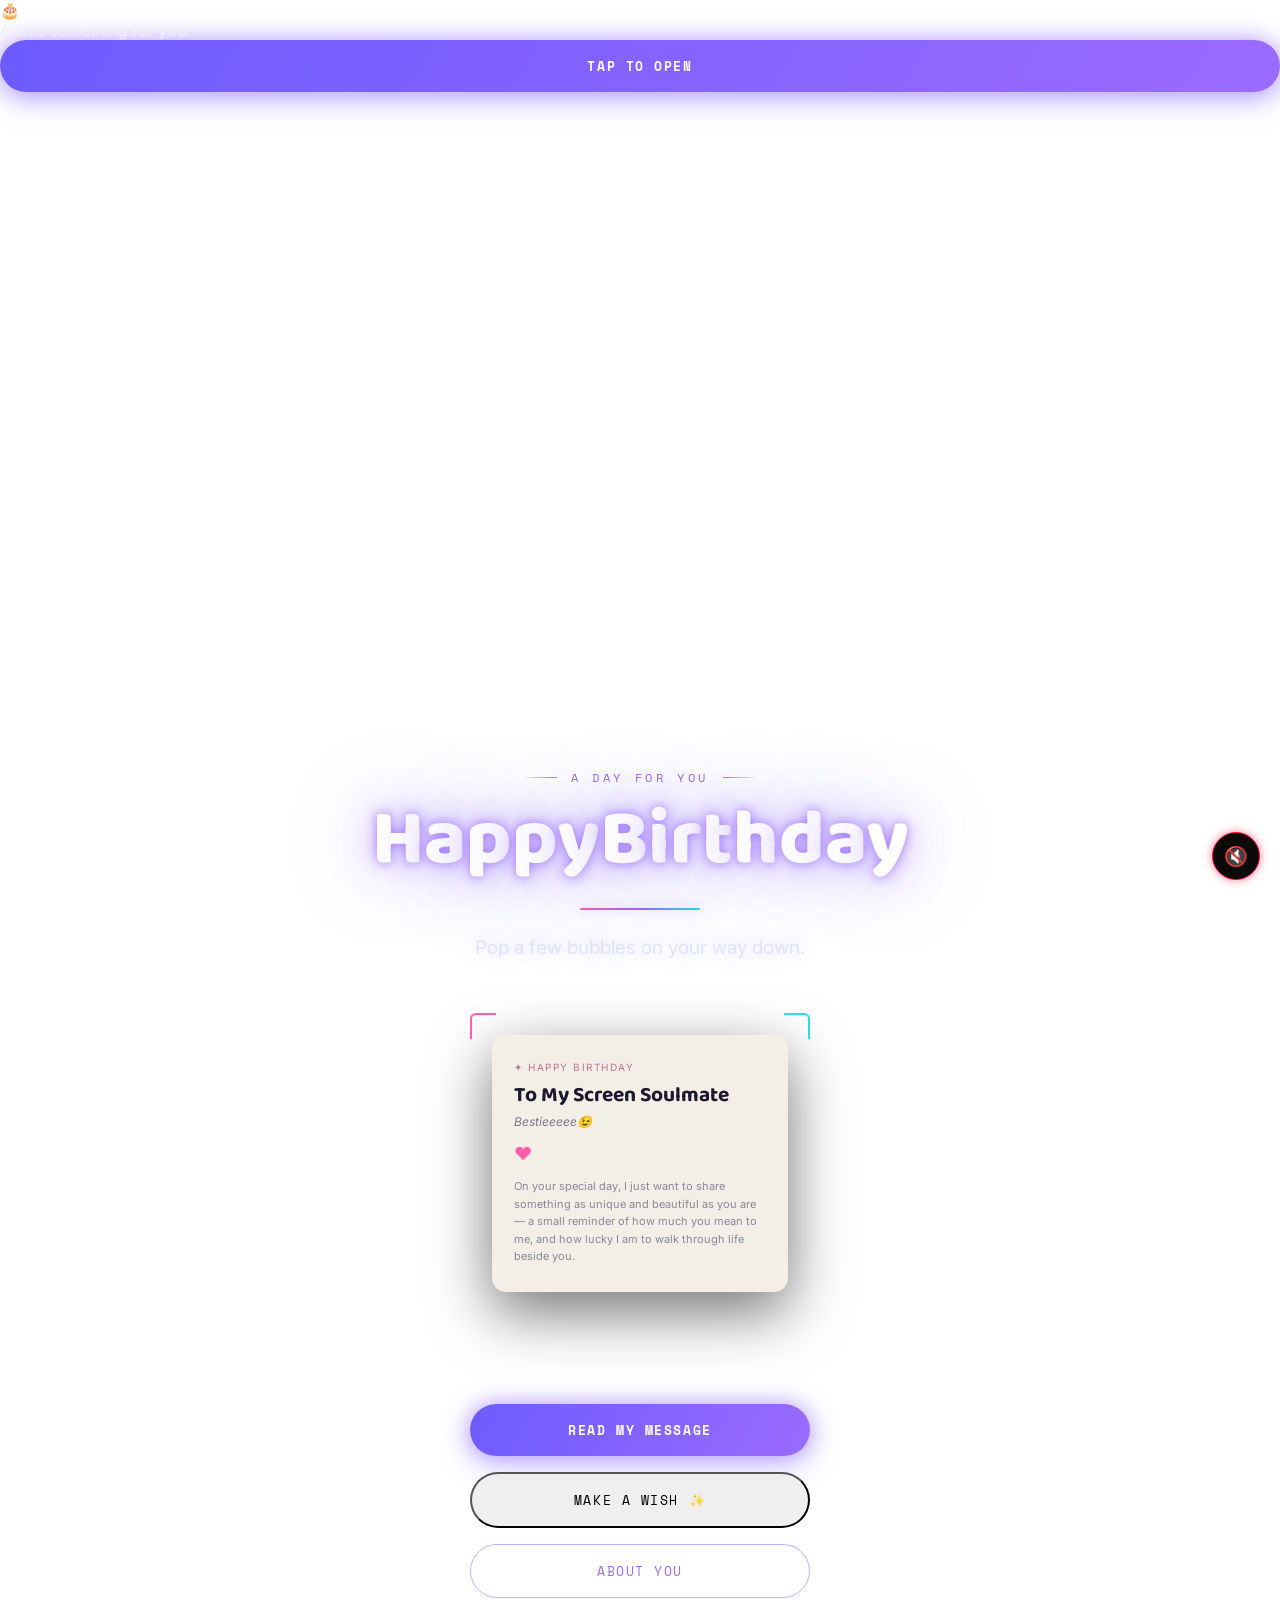
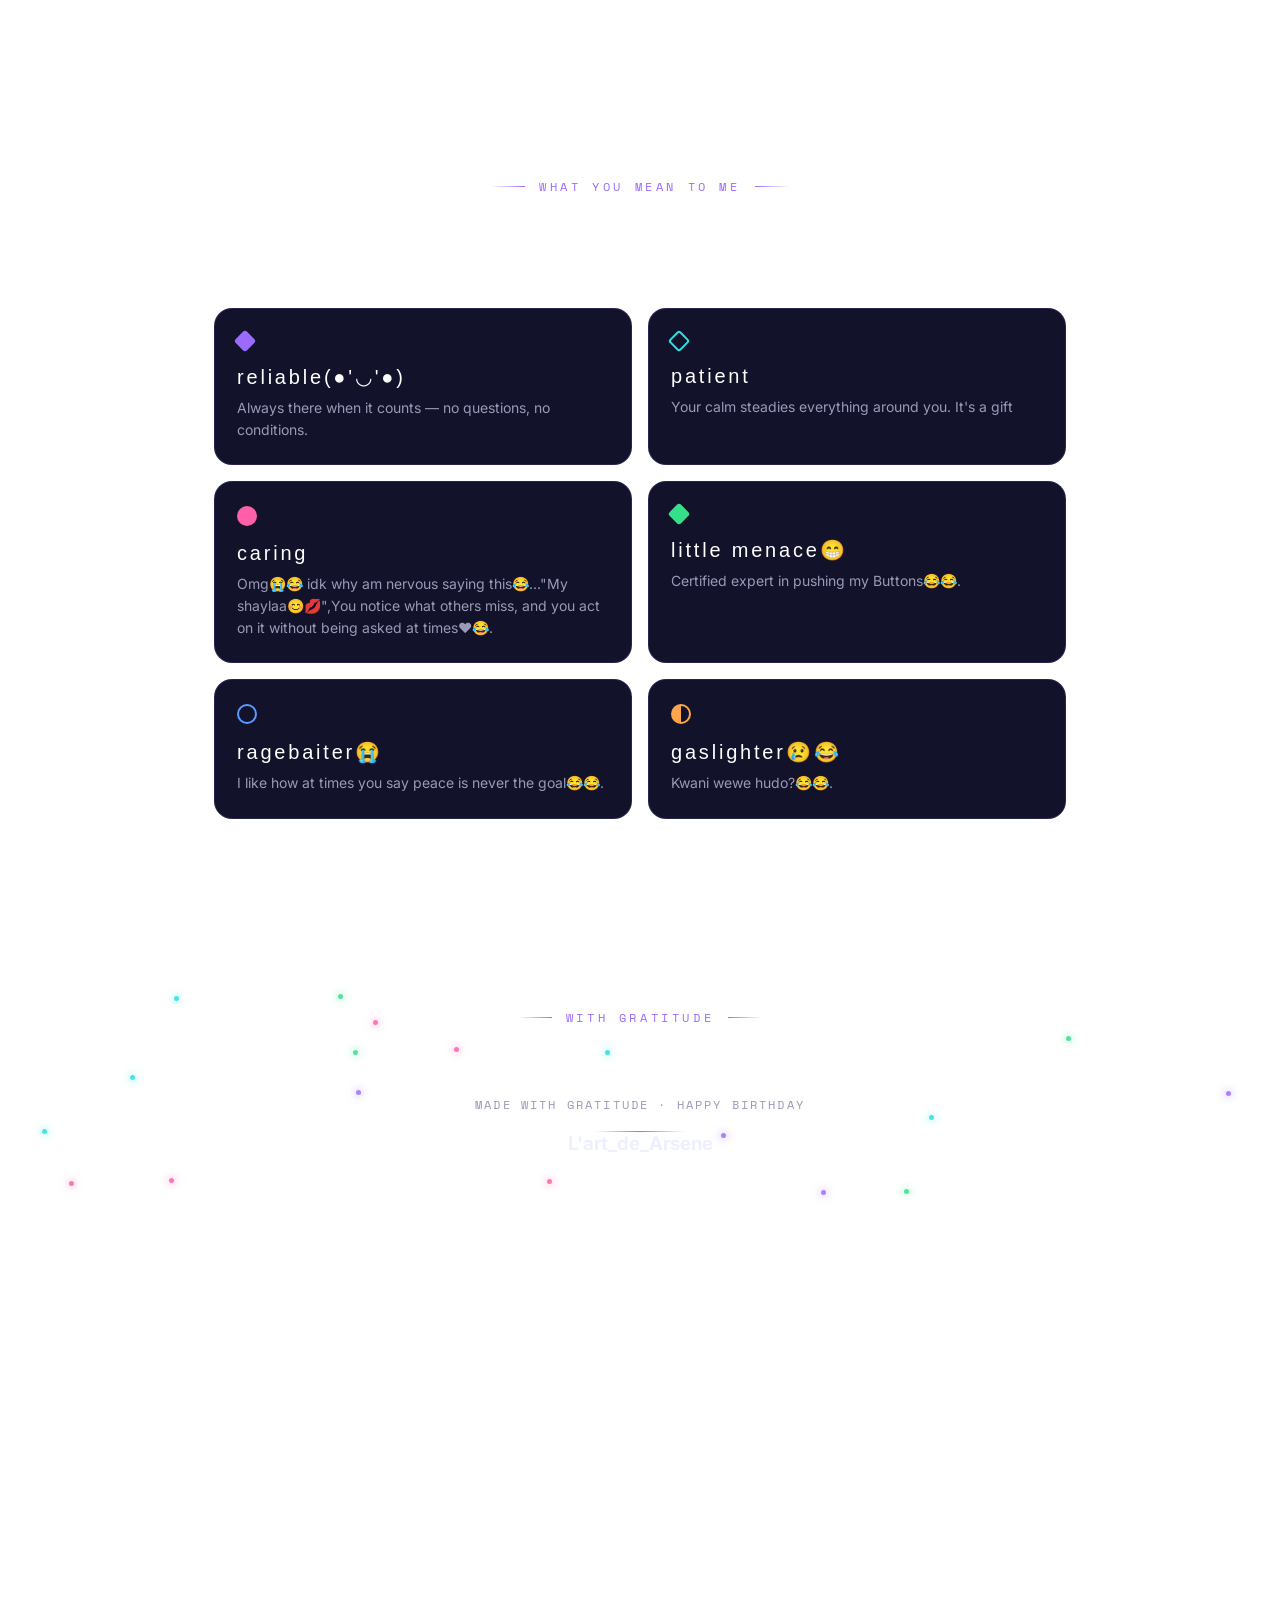
==== index.html @ a81308af "Refactor index.html structure and content" ====
<!DOCTYPE html>
<html lang="en">
<head>
<meta charset="UTF-8">
<meta name="viewport" content="width=device-width, initial-scale=1.0">
<title>A Day For You</title>
<script defer src="/_vercel/insights/script.js"></script>
<link rel="preconnect" href="https://fonts.googleapis.com">
<link href="https://fonts.googleapis.com/css2?family=Baloo+2:wght@500;600;700;800&family=Inter:wght@400;500;600&family=Space+Mono:wght@400;700&display=swap" rel="stylesheet">
<link rel="stylesheet" href="birthday.css">
</head>
<body>
<div id="splash">
  <div class="orb" aria-hidden="true"><span>🎂</span></div>
  <p class="splash-line">A little something for you</p>
  <button type="button" id="enter" class="btn btn-primary">Tap to open</button>
</div>
<div class="torch" aria-hidden="true"></div>
<div id="bubbles" aria-hidden="true"></div>

<div id="page-home" class="active">

  <section id="hero">
    <div class="content-layer">
      <div class="eyebrow">A day for you</div>
      <h1 class="hero-title" aria-label="Happy Birthday"><span class="ln">Happy</span><span class="ln">Birthday</span></h1>
      <div class="hero-rule"></div>
      <p class="hero-sub">Pop a few bubbles on your way down.</p>

      <div class="mock-wrap">
        <div class="mock-corner tl"></div>
        <div class="mock-corner tr"></div>
        <div class="mock-card">
          <div class="mock-eyebrow">✦ happy birthday</div>
          <div class="mock-name">To <span id="mock-name-text">My Screen Soulmate🤗</span></div>
          <div class="mock-tag">Bestieeeee😉</div>
          <div class="mock-heart">❤</div>
          <div class="mock-body">On your special day, I just want to share something as unique and beautiful as you are — a small reminder of how much you mean to me, and how lucky I am to walk through life beside you.</div>
        </div>
      </div>
    </div>
  </section>

  <audio id="bg-music" loop preload="auto">
    <source src="Sally Sossa - Star Song (ft. Lil Durk) [Official Audio].mp3" type="audio/mpeg">
  </audio>
  <button id="music-toggle" aria-label="Toggle background music"><span id="music-icon">🔇</span></button>

  <section id="cta">
    <div class="btn-stack">
      <button type="button" id="open-message-btn" class="btn btn-primary">Read my message</button>
      <button type="button" class="btn btn-wish open-wish">Make a wish ✨</button>
      <a href="#traits" class="btn btn-outline">About you</a>
    </div>
    <div id="wish-log" hidden>
      <div class="eyebrow">Wishes sent up</div>
      <ul id="wish-list"></ul>
      <div class="log-actions">
        <button type="button" id="share-wishes" class="btn btn-outline btn-sm">Send them to Arsene</button>
        <button type="button" id="clear-wishes" class="btn-link">Clear</button>
      </div>
    </div>
  </section>

  <section id="traits">
    <div class="eyebrow">What you mean to me</div>
    <h2 class="traits-title">The things I see in you</h2>
    <div class="traits-list">
      <div class="trait-card">
        <span class="trait-icon small icon-diamond icon-violet"></span>
        <div class="trait-title">Reliable(●'◡'●)</div>
        <div class="trait-desc">Always there when it counts — no questions, no conditions.</div>
      </div>
      <div class="trait-card">
        <span class="trait-icon small icon-diamond-outline icon-cyan"></span>
        <div class="trait-title">Patient</div>
        <div class="trait-desc">Your calm steadies everything around you. It's a gift</div>
      </div>
      <div class="trait-card">
        <span class="trait-icon icon-circle icon-pink"></span>
        <div class="trait-title">Caring</div>
        <div class="trait-desc">Omg😭😂 idk why am nervous saying this😂..."My shaylaa😊💋",You notice what others miss, and you act on it without being asked at times❤😂.</div>
      </div>
      <div class="trait-card">
        <span class="trait-icon small icon-diamond icon-green"></span>
        <div class="trait-title">Little Menace😁</div>
        <div class="trait-desc">Certified expert in pushing my Buttons😂😂.</div>
      </div>
      <div class="trait-card">
        <span class="trait-icon icon-circle-outline icon-blue"></span>
        <div class="trait-title">RageBaiter😭</div>
        <div class="trait-desc">I like how at times you say peace is never the goal😂😂.</div>
      </div>
      <div class="trait-card">
        <span class="trait-icon icon-half icon-orange"></span>
        <div class="trait-title">GasLighter😢😂</div>
        <div class="trait-desc">Kwani wewe hudo?😂😂.</div>
      </div>
    </div>
  </section>

  <footer id="footer">
    <div class="eyebrow no-margin">With gratitude</div>
    <div id="sparks"></div>
    <p class="foot-line spaced">Made with gratitude · Happy Birthday</p>
    <div class="foot-rule"></div>
    <h3>L'art_de_Arsene</h3>
  </footer>
</div>

<div id="page-message">
  <section>
    <div class="content-layer">
      <div class="eyebrow">A message for you</div>
      <div class="msg-card" id="msg-card" title="Tap to skip the typing">
        <p>I just want to take a moment to say thank you for always being there for me😍.</p>
        <p>Through the good days and the tough ones😢, you've been someone I can rely on☺.</p>
        <p>Your support, patience, and presence mean more to me than I always say🥺.</p>
        <p>I truly appreciate you, and I'm grateful to have you in my life😁.</p>
        <div class="msg-close">Happy Birthday❤💝.</div>
      </div>
      <div class="btn-stack after-msg" id="after-msg">
        <button type="button" class="btn btn-wish open-wish">Make a wish ✨</button>
        <button type="button" id="back-btn" class="btn btn-outline">Back to the start</button>
      </div>
    </div>
  </section>
</div>

<dialog id="wish-dialog" aria-labelledby="wish-title">
  <div class="wish-card">
    <button type="button" class="wish-x" id="wish-close" aria-label="Close">✕</button>
    <h3 id="wish-title">Make a wish</h3>
    <p class="wish-help">Type it, then send it up. It floats away in a bubble.</p>
    <textarea id="wish-input" maxlength="140" rows="3" placeholder="I wish for…"></textarea>
    <div class="wish-meta">
      <div class="chips" id="chips">
        <button type="button" class="chip">Endless laughs 😂</button>
        <button type="button" class="chip">Peace, finally 🕊</button>
        <button type="button" class="chip">Big dreams, coming true 🌟</button>
      </div>
      <span id="wish-count">0/140</span>
    </div>
    <button type="button" id="wish-send" class="btn btn-primary" disabled>Send it up</button>
  </div>
</dialog>

<div id="toast" role="status" aria-live="polite"></div>
<script src="birthday.js"></script>
</body>
</html>
---- birthday.css ----
#page-home,
#page-message {
  display: none;
}

#page-home.active,
#page-message.active {
  display: block;
}
:root {
  --bg: #0a0a16;
  --card: #12122a;
  --card-line: rgba(139, 124, 255, 0.18);
  --violet: #9b6bff;
  --violet-2: #6d5bff;
  --pink: #ff5fa8;
  --cyan: #29e0e0;
  --green: #35e08a;
  --orange: #ffa64d;
  --blue: #5b9bff;
  --text: #eef0ff;
  --text-dim: #9a9ab8;
  --radius: 18px;
}

* {
  box-sizing: border-box;
  margin: 0;
  padding: 0;
}

html {
  scroll-behavior: smooth;
}

body {
  background-image:url("spongebob 5k.(2).webp") ;
  background-position: center;
  background-size: cover;
  background-repeat: no-repeat;
  height: 400dvh;
  color: var(--text);
  font-family: 'Inter', sans-serif;
  overflow-x: hidden;
}
.background-image{
  opacity: 60%;
}

@media (prefers-reduced-motion: reduce) {
  html {
    scroll-behavior: auto;
  }
}

.grid-bg {
  position: absolute;
  inset: 0;
  z-index: 0;
  background-image:
    linear-gradient(rgba(139, 124, 255, 0.06) 1px, transparent 1px),
    linear-gradient(90deg, rgba(139, 124, 255, 0.06) 1px, transparent 1px);
  background-size: 42px 42px;
  -webkit-mask-image: radial-gradient(ellipse 80% 60% at 50% 20%, black 40%, transparent 80%);
          mask-image: radial-gradient(ellipse 80% 60% at 50% 20%, black 40%, transparent 80%);
}

section {
  position: relative;
  max-width: 900px;
  margin: 0 auto;
  padding: 90px 24px;
}

.eyebrow {
  display: flex;
  align-items: center;
  justify-content: center;
  gap: 14px;
  margin-bottom: 14px;
  font-family: 'Space Mono', monospace;
  font-size: 12px;
  letter-spacing: 0.3em;
  text-transform: uppercase;
  color: var(--violet);
}

.eyebrow::before,
.eyebrow::after {
  content: '';
  width: 34px;
  height: 1px;
  background: linear-gradient(90deg, transparent, var(--violet));
}

.eyebrow::after {
  background: linear-gradient(90deg, var(--violet), transparent);
}
.content-layer {
  position: relative;
  z-index: 1;
}

.eyebrow.no-margin {
  margin-bottom: 0;
}
#hero {
  text-align: center;
  padding-top: 70px;
}

.hero-title {
  font-family: 'Baloo 2', sans-serif;
  font-weight: 800;
  font-size: clamp(46px, 10vw, 78px);
  line-height: 1.05;
  color: #fff;
  text-shadow:
    0 0 12px rgba(155, 107, 255, 0.9),
    0 0 40px rgba(155, 107, 255, 0.55),
    0 0 90px rgba(109, 91, 255, 0.35);
}

.hero-rule {
  width: 120px;
  height: 2px;
  margin: 26px auto;
  border-radius: 2px;
  background: linear-gradient(90deg, var(--pink), var(--violet), var(--cyan));
  box-shadow: 0 0 12px rgba(155, 107, 255, 0.6);
}

.hero-sub {
  max-width: 460px;
  margin: 0 auto;
  font-size: clamp(16px, 2.4vw, 19px);
  color: #dfe1ff;
  text-shadow: 0 0 18px rgba(139, 124, 255, 0.35);
}
.mock-wrap {
  position: relative;
  max-width: 340px;
  margin: 54px auto 0;
  padding: 22px;
}

.mock-corner {
  position: absolute;
  width: 26px;
  height: 26px;
}

.mock-corner.tl {
  top: 0;
  left: 0;
  border-top: 2px solid var(--pink);
  border-left: 2px solid var(--pink);
  border-radius: 6px 0 0 0;
}

.mock-corner.tr {
  top: 0;
  right: 0;
  border-top: 2px solid var(--cyan);
  border-right: 2px solid var(--cyan);
  border-radius: 0 6px 0 0;
}

.mock-card {
  background: #f3efe6;
  border-radius: 14px;
  padding: 26px 22px;
  text-align: left;
  box-shadow: 0 20px 60px rgba(0, 0, 0, 0.55);
}

.mock-eyebrow {
  margin-bottom: 10px;
  font-size: 10px;
  letter-spacing: 0.15em;
  text-transform: uppercase;
  color: #b9739a;
}

.mock-name {
  font-family: 'Baloo 2', sans-serif;
  font-weight: 700;
  font-size: 21px;
  line-height: 1.2;
  color: #1c1830;
}

.mock-tag {
  margin-top: 6px;
  font-size: 12px;
  font-style: italic;
  color: #7a7690;
}

.mock-heart {
  margin: 14px 0;
  font-size: 18px;
  color: var(--pink);
}

.mock-body {
  font-size: 11px;
  line-height: 1.6;
  color: #8a869c;
}
#cta {
  padding-top: 0;
  text-align: center;
}

.btn-stack {
  display: flex;
  flex-direction: column;
  align-items: center;
  gap: 16px;
  max-width: 340px;
  margin: 0 auto;
}
#music-toggle {
  position: fixed;
  bottom: 20px;
  right: 20px;
  width: 48px;
  height: 48px;
  border-radius: 50%;
  background: #0a0a0a;
  border: 1px solid #ff003c;
  color: #ff003c;
  font-size: 1.2rem;
  cursor: pointer;
  z-index: 999;
  display: flex;
  align-items: center;
  justify-content: center;
  box-shadow: 0 0 10px rgba(255, 0, 60, 0.5);
  transition: box-shadow 0.3s ease, transform 0.2s ease;
}
#music-toggle:hover {
  box-shadow: 0 0 18px rgba(255, 0, 60, 0.9);
  transform: scale(1.05);
}

.btn {
  display: block;
  width: 100%;
  padding: 16px 20px;
  border-radius: 999px;
  font-family: 'Space Mono', monospace;
  font-size: 13px;
  letter-spacing: 0.12em;
  text-align: center;
  text-transform: uppercase;
  text-decoration: none;
  cursor: pointer;
}

.btn:focus-visible {
  outline: 2px solid var(--cyan);
  outline-offset: 3px;
}

.btn-primary {
  border: none;
  background: linear-gradient(120deg, var(--violet-2), var(--violet));
  color: #fff;
  font-weight: 700;
  box-shadow:
    0 0 22px rgba(155, 107, 255, 0.55),
    0 8px 30px rgba(109, 91, 255, 0.35);
}

.btn-primary:hover {
  filter: brightness(1.08);
}

.btn-outline {
  background: transparent;
  border: 1px solid rgba(155, 107, 255, 0.55);
  color: var(--violet);
}

.btn-outline:hover {
  background: rgba(155, 107, 255, 0.08);
  border-color: var(--violet);
}
.btn-back {
  max-width: 340px;
  margin: 36px auto 0;
}
#page-message section {
  padding-top: 70px;
  text-align: center;
}

.msg-card {
  position: relative;
  padding: 40px 32px;
  border: 1px solid transparent;
  border-radius: var(--radius);
  background: rgba(18, 18, 42, 0.6);
  background-clip: padding-box;
  text-align: left;
}
.msg-card::before {
  content: '';
  position: absolute;
  inset: 0;
  padding: 1px;
  border-radius: var(--radius);
  background: linear-gradient(160deg, var(--pink), var(--violet) 40%, var(--cyan) 100%);
 -webkit-mask-composite: xor;
          mask-composite: exclude;
  opacity: 0.7;
  pointer-events: none;
}

.msg-card p {
  margin-bottom: 18px;
  font-size: 15px;
  line-height: 1.75;
  color: #dcdcf5;
}

.msg-card p:last-of-type {
  margin-bottom: 0;
}

.msg-close {
  margin-top: 26px;
  font-family: 'Baloo 2', sans-serif;
  font-weight: 700;
  font-size: 22px;
  color: #fff;
  text-shadow: 0 0 20px rgba(155, 107, 255, 0.7);
}

.typing-cursor {
  display: inline-block;
  width: 2px;
  height: 1em;
  margin-left: 2px;
  background: currentColor;
  vertical-align: text-bottom;
  animation: cursor-blink 0.8s steps(1) infinite;
}

@keyframes cursor-blink {
  50% { opacity: 0; }
}

#traits {
  text-align: center;
}

.traits-title {
  margin-top: 4px;
  font-family: 'Baloo 2', sans-serif;
  font-weight: 700;
  font-size: clamp(26px, 5vw, 34px);
  color: #fff;
}

.traits-list {
  display: flex;
  flex-direction: column;
  gap: 16px;
  margin-top: 44px;
  text-align: left;
}

@media (min-width: 720px) {
  .traits-list {
    display: grid;
    grid-template-columns: repeat(2, 1fr);
  }
}

.trait-card {
  padding: 24px 22px;
  border: 1px solid var(--card-line);
  border-radius: var(--radius);
  background: var(--card);
}

.trait-title {
  margin-bottom: 8px;
  font-family:'Montserrat',sans-serif;
  font-size: 20px;
  letter-spacing: 0.14em;
  text-transform: lowercase;
  font-weight: 400;
  color: #fff;
}

.trait-desc {
  font-size: 14px;
  line-height: 1.55;
  color: var(--text-dim);
}

.trait-icon {
  display: block;
  width: 20px;
  height: 20px;
  margin-bottom: 16px;
}

.trait-icon.small {
  width: 16px;
  height: 16px;
}

.icon-diamond {
  background: currentColor;
  border-radius: 3px;
  transform: rotate(45deg);
}

.icon-diamond-outline {
  background: transparent;
  border: 2px solid currentColor;
  border-radius: 3px;
  transform: rotate(45deg);
}

.icon-circle {
  background: currentColor;
  border-radius: 50%;
}

.icon-circle-outline {
  background: transparent;
  border: 2px solid currentColor;
  border-radius: 50%;
}

.icon-half {
  border: 2px solid currentColor;
  border-radius: 50%;
  background: linear-gradient(90deg, currentColor 50%, transparent 50%);
}
.icon-violet { color: var(--violet); }
.icon-cyan   { color: var(--cyan); }
.icon-pink   { color: var(--pink); }
.icon-green  { color: var(--green); }
.icon-blue   { color: var(--blue); }
.icon-orange { color: var(--orange); }
footer {
  position: relative;
  overflow: hidden;
  padding: 100px 24px 70px;
  text-align: center;
}

.spark {
  position: absolute;
  width: 5px;
  height: 5px;
  border-radius: 50%;
  opacity: 0.85;
}

.foot-line {
  position: relative;
  z-index: 1;
  font-family: 'Space Mono', monospace;
  font-size: 12px;
  letter-spacing: 0.18em;
  text-transform: uppercase;
  color: var(--text-dim);
}

.foot-line.spaced {
  margin-top: 70px;
}

.foot-rule {
  width: 90px;
  height: 1px;
  margin: 18px auto 0;
  background: linear-gradient(90deg, transparent, var(--violet), transparent);
}
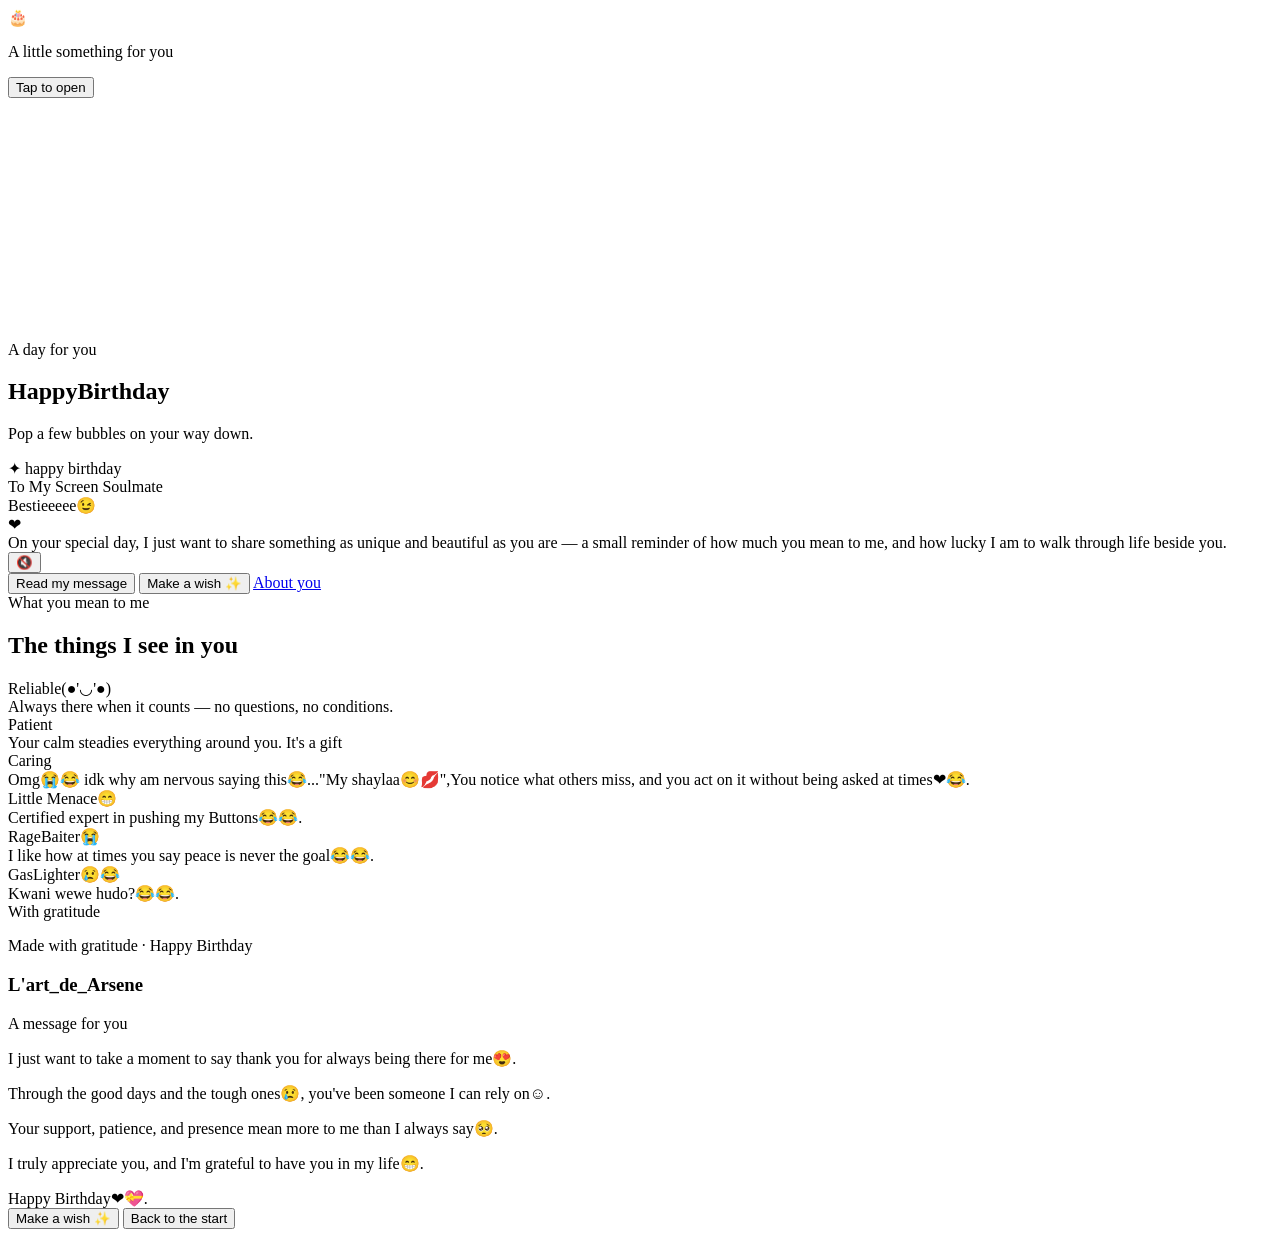
==== commit f7f2d4fb: "Update index.html" ====
--- a/index.html
+++ b/index.html
@@ -7,7 +7,7 @@
 <script defer src="/_vercel/insights/script.js"></script>
 <link rel="preconnect" href="https://fonts.googleapis.com">
 <link href="https://fonts.googleapis.com/css2?family=Baloo+2:wght@500;600;700;800&family=Inter:wght@400;500;600&family=Space+Mono:wght@400;700&display=swap" rel="stylesheet">
-<link rel="stylesheet" href="birthday.css">
+<link rel="stylesheet"birthday.css">
 </head>
 <body>
 <div id="splash">
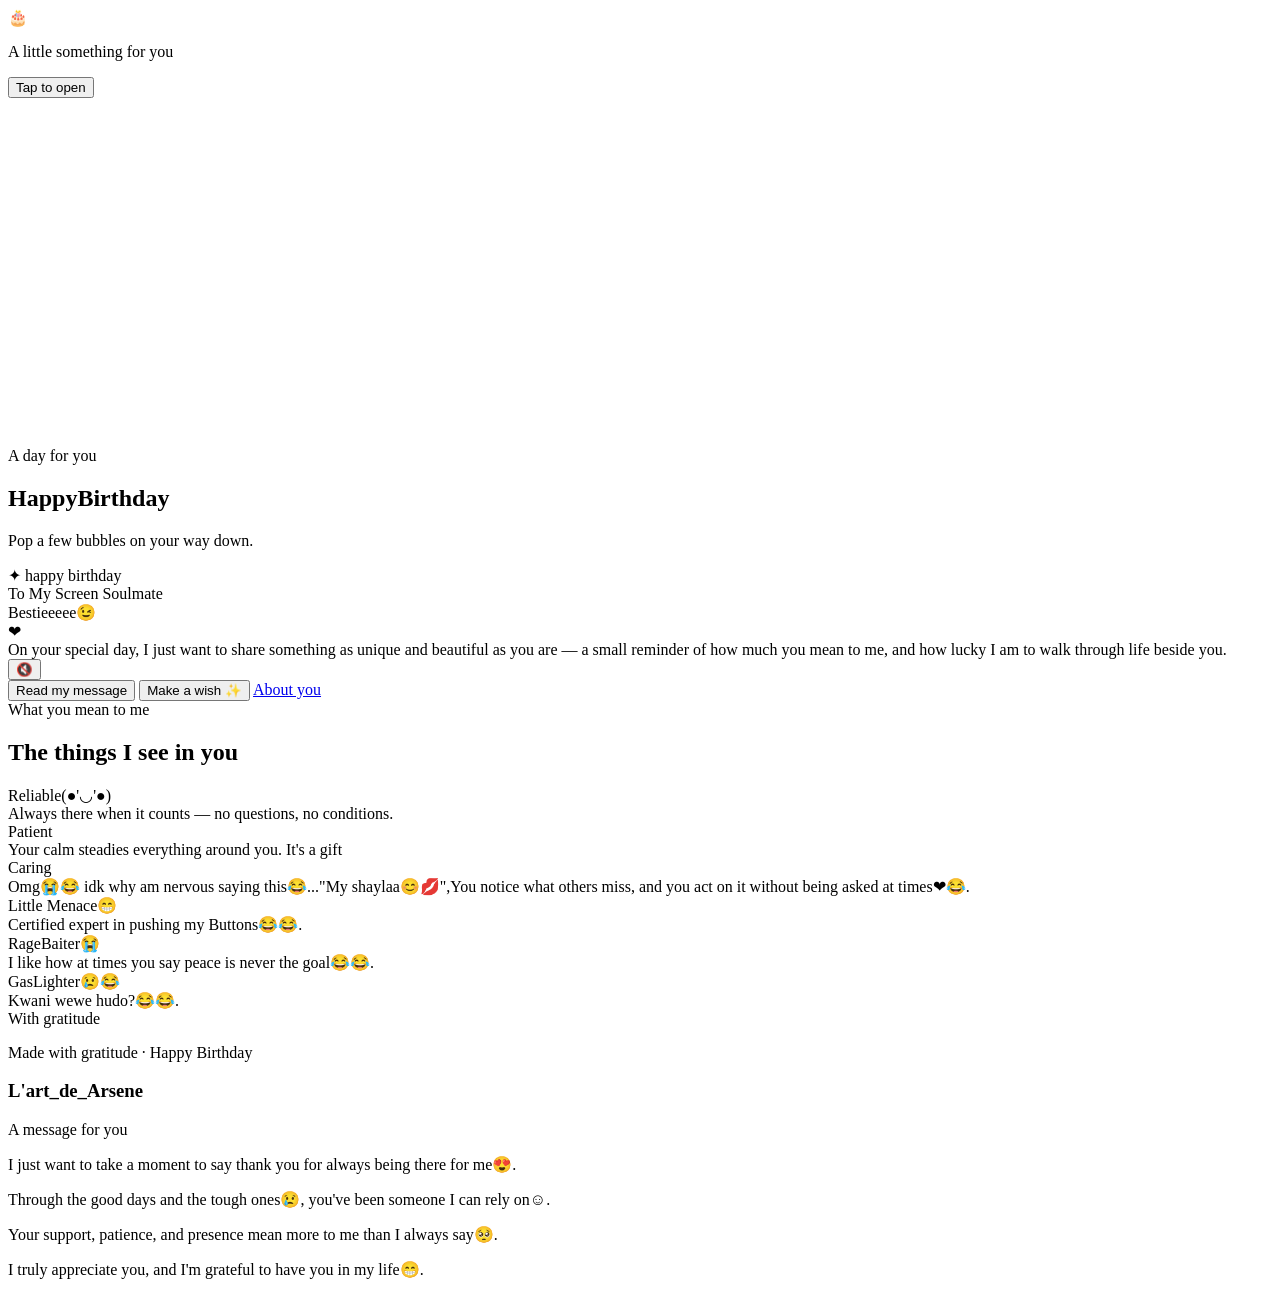
==== commit bbe56b53: "Update index.html" ====
--- a/index.html
+++ b/index.html
@@ -7,7 +7,7 @@
 <script defer src="/_vercel/insights/script.js"></script>
 <link rel="preconnect" href="https://fonts.googleapis.com">
 <link href="https://fonts.googleapis.com/css2?family=Baloo+2:wght@500;600;700;800&family=Inter:wght@400;500;600&family=Space+Mono:wght@400;700&display=swap" rel="stylesheet">
-<link rel="stylesheet"birthday.css">
+<link rel="stylesheet" href="birthday.css">
 </head>
 <body>
 <div id="splash">
--- a/birthday.css
+++ b/birthday.css
@@ -0,0 +1,152 @@
+
+<!DOCTYPE html>
+<html lang="en">
+<head>
+<meta charset="UTF-8">
+<meta name="viewport" content="width=device-width, initial-scale=1.0">
+<title>A Day For You</title>
+<script defer src="/_vercel/insights/script.js"></script>
+<link rel="preconnect" href="https://fonts.googleapis.com">
+<link href="https://fonts.googleapis.com/css2?family=Baloo+2:wght@500;600;700;800&family=Inter:wght@400;500;600&family=Space+Mono:wght@400;700&display=swap" rel="stylesheet">
+<link rel="stylesheet" href="birthday.css">
+</head>
+<body>
+<div id="splash">
+  <div class="orb" aria-hidden="true"><span>🎂</span></div>
+  <p class="splash-line">A little something for you</p>
+  <button type="button" id="enter" class="btn btn-primary">Tap to open</button>
+</div>
+<div class="torch" aria-hidden="true"></div>
+<div id="bubbles" aria-hidden="true"></div>
+
+<div id="page-home" class="active">
+
+  <section id="hero">
+    <div class="content-layer">
+      <div class="eyebrow">A day for you</div>
+      <h1 class="hero-title" aria-label="Happy Birthday"><span class="ln">Happy</span><span class="ln">Birthday</span></h1>
+      <div class="hero-rule"></div>
+      <p class="hero-sub">Pop a few bubbles on your way down.</p>
+
+      <div class="mock-wrap">
+        <div class="mock-corner tl"></div>
+        <div class="mock-corner tr"></div>
+        <div class="mock-card">
+          <div class="mock-eyebrow">✦ happy birthday</div>
+          <div class="mock-name">To <span id="mock-name-text">My Screen Soulmate🤗</span></div>
+          <div class="mock-tag">Bestieeeee😉</div>
+          <div class="mock-heart">❤</div>
+          <div class="mock-body">On your special day, I just want to share something as unique and beautiful as you are — a small reminder of how much you mean to me, and how lucky I am to walk through life beside you.</div>
+        </div>
+      </div>
+    </div>
+  </section>
+
+  <audio id="bg-music" loop preload="auto">
+    <source src="Sally Sossa - Star Song (ft. Lil Durk) [Official Audio].mp3" type="audio/mpeg">
+  </audio>
+  <button id="music-toggle" aria-label="Toggle background music"><span id="music-icon">🔇</span></button>
+
+  <section id="cta">
+    <div class="btn-stack">
+      <button type="button" id="open-message-btn" class="btn btn-primary">Read my message</button>
+      <button type="button" class="btn btn-wish open-wish">Make a wish ✨</button>
+      <a href="#traits" class="btn btn-outline">About you</a>
+    </div>
+    <div id="wish-log" hidden>
+      <div class="eyebrow">Wishes sent up</div>
+      <ul id="wish-list"></ul>
+      <div class="log-actions">
+        <button type="button" id="share-wishes" class="btn btn-outline btn-sm">Send them to Arsene</button>
+        <button type="button" id="clear-wishes" class="btn-link">Clear</button>
+      </div>
+    </div>
+  </section>
+
+  <section id="traits">
+    <div class="eyebrow">What you mean to me</div>
+    <h2 class="traits-title">The things I see in you</h2>
+    <div class="traits-list">
+      <div class="trait-card">
+        <span class="trait-icon small icon-diamond icon-violet"></span>
+        <div class="trait-title">Reliable(●'◡'●)</div>
+        <div class="trait-desc">Always there when it counts — no questions, no conditions.</div>
+      </div>
+      <div class="trait-card">
+        <span class="trait-icon small icon-diamond-outline icon-cyan"></span>
+        <div class="trait-title">Patient</div>
+        <div class="trait-desc">Your calm steadies everything around you. It's a gift</div>
+      </div>
+      <div class="trait-card">
+        <span class="trait-icon icon-circle icon-pink"></span>
+        <div class="trait-title">Caring</div>
+        <div class="trait-desc">Omg😭😂 idk why am nervous saying this😂..."My shaylaa😊💋",You notice what others miss, and you act on it without being asked at times❤😂.</div>
+      </div>
+      <div class="trait-card">
+        <span class="trait-icon small icon-diamond icon-green"></span>
+        <div class="trait-title">Little Menace😁</div>
+        <div class="trait-desc">Certified expert in pushing my Buttons😂😂.</div>
+      </div>
+      <div class="trait-card">
+        <span class="trait-icon icon-circle-outline icon-blue"></span>
+        <div class="trait-title">RageBaiter😭</div>
+        <div class="trait-desc">I like how at times you say peace is never the goal😂😂.</div>
+      </div>
+      <div class="trait-card">
+        <span class="trait-icon icon-half icon-orange"></span>
+        <div class="trait-title">GasLighter😢😂</div>
+        <div class="trait-desc">Kwani wewe hudo?😂😂.</div>
+      </div>
+    </div>
+  </section>
+
+  <footer id="footer">
+    <div class="eyebrow no-margin">With gratitude</div>
+    <div id="sparks"></div>
+    <p class="foot-line spaced">Made with gratitude · Happy Birthday</p>
+    <div class="foot-rule"></div>
+    <h3>L'art_de_Arsene</h3>
+  </footer>
+</div>
+
+<div id="page-message">
+  <section>
+    <div class="content-layer">
+      <div class="eyebrow">A message for you</div>
+      <div class="msg-card" id="msg-card" title="Tap to skip the typing">
+        <p>I just want to take a moment to say thank you for always being there for me😍.</p>
+        <p>Through the good days and the tough ones😢, you've been someone I can rely on☺.</p>
+        <p>Your support, patience, and presence mean more to me than I always say🥺.</p>
+        <p>I truly appreciate you, and I'm grateful to have you in my life😁.</p>
+        <div class="msg-close">Happy Birthday❤💝.</div>
+      </div>
+      <div class="btn-stack after-msg" id="after-msg">
+        <button type="button" class="btn btn-wish open-wish">Make a wish ✨</button>
+        <button type="button" id="back-btn" class="btn btn-outline">Back to the start</button>
+      </div>
+    </div>
+  </section>
+</div>
+
+<dialog id="wish-dialog" aria-labelledby="wish-title">
+  <div class="wish-card">
+    <button type="button" class="wish-x" id="wish-close" aria-label="Close">✕</button>
+    <h3 id="wish-title">Make a wish</h3>
+    <p class="wish-help">Type it, then send it up. It floats away in a bubble.</p>
+    <textarea id="wish-input" maxlength="140" rows="3" placeholder="I wish for…"></textarea>
+    <div class="wish-meta">
+      <div class="chips" id="chips">
+        <button type="button" class="chip">Endless laughs 😂</button>
+        <button type="button" class="chip">Peace, finally 🕊</button>
+        <button type="button" class="chip">Big dreams, coming true 🌟</button>
+      </div>
+      <span id="wish-count">0/140</span>
+    </div>
+    <button type="button" id="wish-send" class="btn btn-primary" disabled>Send it up</button>
+  </div>
+</dialog>
+
+<div id="toast" role="status" aria-live="polite"></div>
+<script src="birthday.js"></script>
+</body>
+</html>
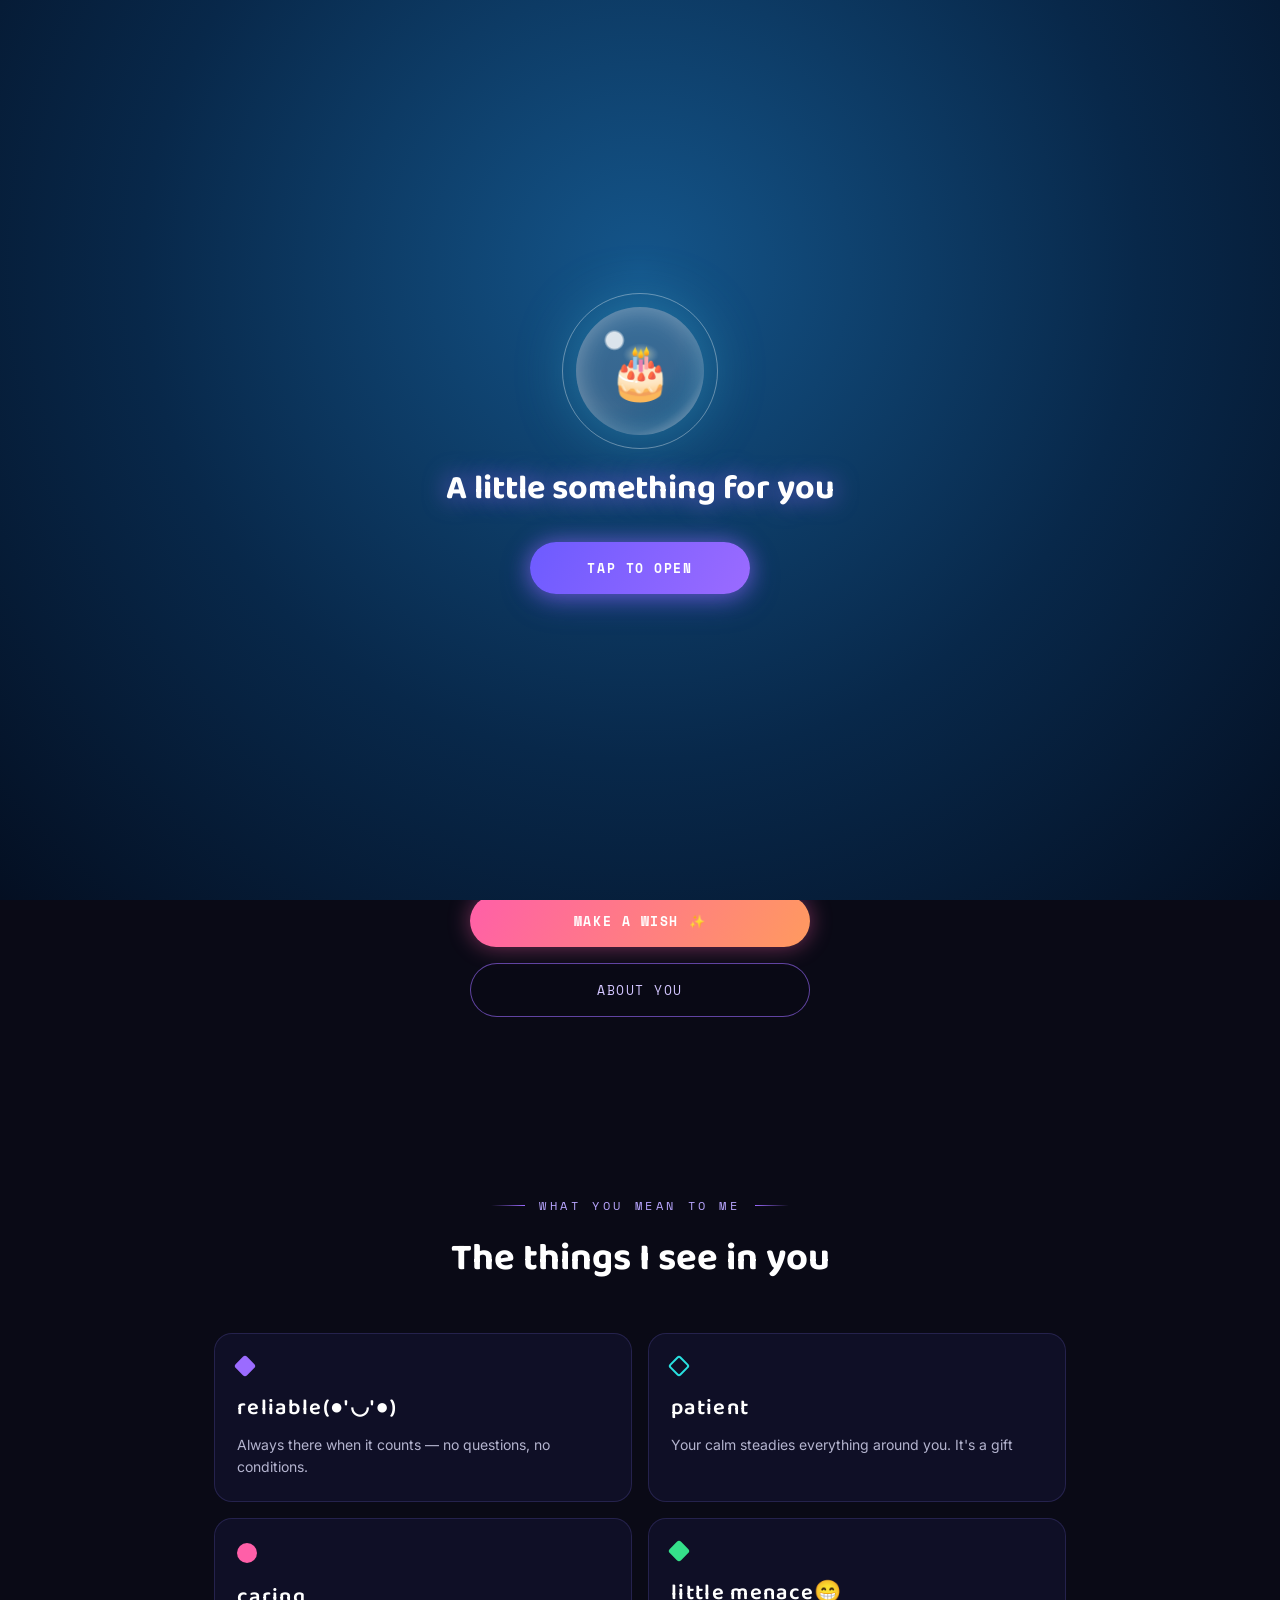
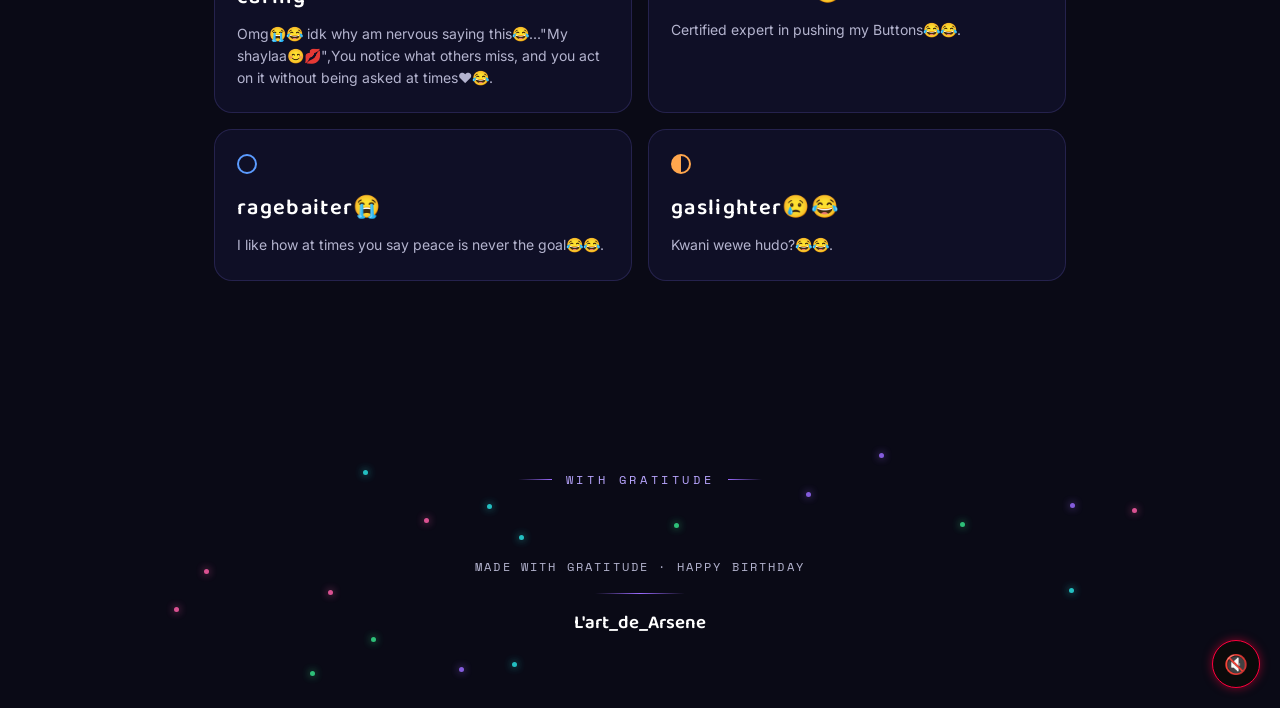
==== commit a17cf71f: "Update print statement from 'Hello' to 'Goodbye'" ====
--- a/index.html
+++ b/index.html
@@ -7,7 +7,183 @@
 <script defer src="/_vercel/insights/script.js"></script>
 <link rel="preconnect" href="https://fonts.googleapis.com">
 <link href="https://fonts.googleapis.com/css2?family=Baloo+2:wght@500;600;700;800&family=Inter:wght@400;500;600&family=Space+Mono:wght@400;700&display=swap" rel="stylesheet">
-<link rel="stylesheet" href="birthday.css">
+<style>
+#page-home,#page-message{display:none}
+#page-home.active,#page-message.active{display:block;animation:pagein .6s ease both}
+@keyframes pagein{from{opacity:0;transform:translateY(14px)}}
+
+:root{
+  --bg:#0a0a16;--card:#12122a;--card-line:rgba(139,124,255,.18);
+  --violet:#9b6bff;--violet-2:#6d5bff;--pink:#ff5fa8;--cyan:#29e0e0;--green:#35e08a;--orange:#ffa64d;--blue:#5b9bff;
+  --text:#eef0ff;--text-dim:#9a9ab8;--radius:18px;
+}
+*{box-sizing:border-box;margin:0;padding:0}
+html{scroll-behavior:smooth}
+body{background:var(--bg);color:var(--text);font-family:'Inter',sans-serif;overflow-x:hidden;min-height:100dvh}
+/* your background image, fixed so it stays put while content moves over it */
+body::before{content:"";position:fixed;inset:0;z-index:-2;
+  background:linear-gradient(180deg,rgba(6,20,40,.15),rgba(6,12,30,.72)),url("spongebob 5k.(2).webp") center/cover no-repeat}
+.torch{position:fixed;inset:0;z-index:-1;pointer-events:none;
+  background:radial-gradient(340px circle at var(--mx,50%) var(--my,25%),rgba(255,255,255,.14),transparent 70%)}
+#bubbles{position:fixed;inset:0;z-index:2;pointer-events:none;overflow:hidden}
+.b{position:absolute;bottom:-140px;border-radius:50%;pointer-events:auto;cursor:pointer;
+  background:radial-gradient(circle at 30% 28%,rgba(255,255,255,.85) 0 7%,rgba(255,255,255,.16) 8% 45%,rgba(120,220,255,.1) 70%,rgba(255,255,255,.35) 100%);
+  box-shadow:inset 0 0 14px rgba(255,255,255,.3);animation:rise linear forwards}
+@keyframes rise{to{transform:translate3d(var(--dx),-125vh,0)}}
+.b.pop{animation:none;transition:transform .25s,opacity .25s;transform:scale(1.7);opacity:0}
+
+section{position:relative;max-width:900px;margin:0 auto;padding:90px 24px}
+.content-layer{position:relative;z-index:1}
+.eyebrow{display:flex;align-items:center;justify-content:center;gap:14px;margin-bottom:14px;font-family:'Space Mono',monospace;font-size:12px;letter-spacing:.3em;text-transform:uppercase;color:#b9a6ff}
+.eyebrow::before,.eyebrow::after{content:'';width:34px;height:1px;background:linear-gradient(90deg,transparent,var(--violet))}
+.eyebrow::after{background:linear-gradient(90deg,var(--violet),transparent)}
+.eyebrow.no-margin{margin-bottom:0}
+
+#hero{text-align:center;padding-top:70px}
+.hero-title{font-family:'Baloo 2',sans-serif;font-weight:800;font-size:clamp(52px,13vw,96px);line-height:1.02;color:#fff;
+  text-shadow:0 0 12px rgba(155,107,255,.9),0 0 40px rgba(155,107,255,.55),0 0 90px rgba(109,91,255,.35)}
+.hero-title .ln{display:block}
+.hero-title .l{display:inline-block;animation:wave 1.3s cubic-bezier(.2,.9,.3,1.3) both;animation-delay:calc(var(--i)*55ms);transition:color .2s}
+.hero-title .l:hover{color:#ffd84d;transform:translateY(-8px) rotate(-5deg)}
+@keyframes wave{from{transform:translateY(60px) scale(.6);opacity:0}}
+.hero-rule{width:120px;height:2px;margin:26px auto;border-radius:2px;background:linear-gradient(90deg,var(--pink),var(--violet),var(--cyan));box-shadow:0 0 12px rgba(155,107,255,.6);animation:grow 1.2s .8s both}
+@keyframes grow{from{width:0}}
+.hero-sub{max-width:460px;margin:0 auto;font-size:clamp(16px,2.4vw,19px);color:#dfe1ff}
+
+.mock-wrap{position:relative;max-width:340px;margin:54px auto 0;padding:22px;animation:bob 6s ease-in-out infinite}
+@keyframes bob{50%{transform:translateY(-8px)}}
+.mock-corner{position:absolute;width:26px;height:26px}
+.mock-corner.tl{top:0;left:0;border-top:2px solid var(--pink);border-left:2px solid var(--pink);border-radius:6px 0 0 0}
+.mock-corner.tr{top:0;right:0;border-top:2px solid var(--cyan);border-right:2px solid var(--cyan);border-radius:0 6px 0 0}
+.mock-card{background:#f3efe6;border-radius:14px;padding:26px 22px;text-align:left;box-shadow:0 20px 60px rgba(0,0,0,.55)}
+.mock-eyebrow{margin-bottom:10px;font-size:10px;letter-spacing:.15em;text-transform:uppercase;color:#b9739a}
+.mock-name{font-family:'Baloo 2',sans-serif;font-weight:700;font-size:21px;line-height:1.2;color:#1c1830}
+.mock-tag{margin-top:6px;font-size:12px;font-style:italic;color:#7a7690}
+.mock-heart{margin:14px 0;font-size:18px;color:var(--pink);display:inline-block;animation:beat 1.4s infinite}
+@keyframes beat{15%{transform:scale(1.35)}30%{transform:scale(1)}}
+.mock-body{font-size:12px;line-height:1.6;color:#6f6b84}
+
+#cta{padding-top:0;text-align:center}
+.btn-stack{display:flex;flex-direction:column;align-items:center;gap:16px;max-width:340px;margin:0 auto}
+.btn{display:block;width:100%;padding:16px 20px;border-radius:999px;font-family:'Space Mono',monospace;font-size:13px;letter-spacing:.12em;text-align:center;text-transform:uppercase;text-decoration:none;cursor:pointer;transition:transform .2s,filter .2s,background .2s}
+.btn:hover{transform:translateY(-3px)}
+.btn:focus-visible,.chip:focus-visible,.wish-x:focus-visible,.btn-link:focus-visible{outline:2px solid var(--cyan);outline-offset:3px}
+.btn-primary{border:none;background:linear-gradient(120deg,var(--violet-2),var(--violet));color:#fff;font-weight:700;box-shadow:0 0 22px rgba(155,107,255,.55),0 8px 30px rgba(109,91,255,.35)}
+.btn-primary:hover{filter:brightness(1.1)}
+.btn-primary:disabled{opacity:.45;cursor:not-allowed;transform:none}
+.btn-wish{border:none;color:#fff;font-weight:700;background:linear-gradient(120deg,var(--pink),#ff9a5f);box-shadow:0 0 22px rgba(255,95,168,.45)}
+.btn-outline{background:rgba(10,10,22,.35);border:1px solid rgba(155,107,255,.6);color:#d3c6ff}
+.btn-outline:hover{background:rgba(155,107,255,.15)}
+.btn-sm{padding:12px 18px;font-size:11px}
+.after-msg{margin-top:36px;opacity:0;pointer-events:none;transition:opacity .6s}
+.after-msg.show{opacity:1;pointer-events:auto}
+
+#music-toggle{position:fixed;bottom:20px;right:20px;width:48px;height:48px;border-radius:50%;background:#0a0a0a;border:1px solid #ff003c;color:#ff003c;font-size:1.2rem;cursor:pointer;z-index:999;display:flex;align-items:center;justify-content:center;box-shadow:0 0 10px rgba(255,0,60,.5);transition:box-shadow .3s,transform .2s}
+#music-toggle:hover{box-shadow:0 0 18px rgba(255,0,60,.9);transform:scale(1.05)}
+
+#wish-log{max-width:520px;margin:46px auto 0}
+#wish-list{list-style:none;display:flex;flex-wrap:wrap;gap:10px;justify-content:center}
+#wish-list li{padding:8px 14px;border-radius:999px;font-size:13px;background:rgba(255,255,255,.1);border:1px solid rgba(255,255,255,.28);backdrop-filter:blur(6px);animation:pagein .5s both}
+.log-actions{display:flex;gap:16px;justify-content:center;align-items:center;margin-top:16px}
+.log-actions .btn{width:auto}
+.btn-link{background:none;border:0;color:var(--text-dim);font:500 13px Inter,sans-serif;text-decoration:underline;cursor:pointer}
+
+#page-message section{padding-top:70px;text-align:center}
+.msg-card{position:relative;padding:40px 32px;border-radius:var(--radius);background:rgba(18,18,42,.72);backdrop-filter:blur(8px);text-align:left;cursor:pointer}
+.msg-card::before{content:'';position:absolute;inset:0;padding:1px;border-radius:var(--radius);background:linear-gradient(160deg,var(--pink),var(--violet) 40%,var(--cyan));-webkit-mask:linear-gradient(#000 0 0) content-box,linear-gradient(#000 0 0);-webkit-mask-composite:xor;mask-composite:exclude;opacity:.8;pointer-events:none}
+.msg-card p{margin-bottom:18px;font-size:16px;line-height:1.75;color:#e4e4fa;min-height:1.75em}
+.msg-close{margin-top:26px;font-family:'Baloo 2',sans-serif;font-weight:700;font-size:24px;color:#fff;text-shadow:0 0 20px rgba(155,107,255,.7)}
+.typing-cursor{display:inline-block;width:2px;height:1em;margin-left:2px;background:currentColor;vertical-align:text-bottom;animation:cb .8s steps(1) infinite}
+@keyframes cb{50%{opacity:0}}
+
+#traits{text-align:center}
+.traits-title{margin-top:4px;font-family:'Baloo 2',sans-serif;font-weight:700;font-size:clamp(28px,5vw,38px);color:#fff}
+.traits-list{display:flex;flex-direction:column;gap:16px;margin-top:44px;text-align:left}
+@media(min-width:720px){.traits-list{display:grid;grid-template-columns:repeat(2,1fr)}}
+.trait-card{padding:24px 22px;border:1px solid var(--card-line);border-radius:var(--radius);background:rgba(18,18,42,.82);backdrop-filter:blur(6px);opacity:0;transform:translateY(36px);transition:opacity .7s,transform .7s cubic-bezier(.2,.9,.3,1.2),border-color .3s,box-shadow .3s;transition-delay:var(--d,0s)}
+.trait-card.in{opacity:1;transform:none}
+.trait-card.in:hover{transform:translateY(-6px) rotate(-.6deg);border-color:rgba(155,107,255,.6);box-shadow:0 14px 40px rgba(109,91,255,.3);transition-delay:0s}
+.trait-title{margin-bottom:8px;font-family:'Baloo 2',sans-serif;font-weight:600;font-size:22px;letter-spacing:.06em;text-transform:lowercase;color:#fff}
+.trait-desc{font-size:14px;line-height:1.55;color:#b4b4cf}
+.trait-icon{display:block;width:20px;height:20px;margin-bottom:16px;transition:transform .5s}
+.trait-icon.small{width:16px;height:16px}
+.trait-card:hover .trait-icon{transform:rotate(225deg) scale(1.2)}
+.icon-diamond{background:currentColor;border-radius:3px;transform:rotate(45deg)}
+.icon-diamond-outline{border:2px solid currentColor;border-radius:3px;transform:rotate(45deg)}
+.icon-circle{background:currentColor;border-radius:50%}
+.icon-circle-outline{border:2px solid currentColor;border-radius:50%}
+.icon-half{border:2px solid currentColor;border-radius:50%;background:linear-gradient(90deg,currentColor 50%,transparent 50%)}
+.icon-violet{color:var(--violet)}.icon-cyan{color:var(--cyan)}.icon-pink{color:var(--pink)}.icon-green{color:var(--green)}.icon-blue{color:var(--blue)}.icon-orange{color:var(--orange)}
+
+footer{position:relative;overflow:hidden;padding:100px 24px 70px;text-align:center}
+.spark{position:absolute;width:5px;height:5px;border-radius:50%;opacity:.85;animation:tw 3s ease-in-out infinite alternate}
+@keyframes tw{to{opacity:.15;transform:translateY(-14px)}}
+.foot-line{position:relative;z-index:1;font-family:'Space Mono',monospace;font-size:12px;letter-spacing:.18em;text-transform:uppercase;color:#b4b4cf}
+.foot-line.spaced{margin-top:70px}
+.foot-rule{width:90px;height:1px;margin:18px auto 0;background:linear-gradient(90deg,transparent,var(--violet),transparent)}
+footer h3{position:relative;z-index:1;margin-top:14px;font-family:'Baloo 2',sans-serif;font-weight:600;color:#fff}
+
+/* wish dialog */
+dialog{border:0;padding:0;background:transparent;width:min(440px,92vw);color:var(--text);margin:auto}
+dialog::backdrop{background:rgba(3,10,26,.72);backdrop-filter:blur(6px)}
+.wish-card{position:relative;padding:32px 26px 26px;border-radius:22px;background:#12122a;border:1px solid var(--card-line);box-shadow:0 30px 80px rgba(0,0,0,.6);animation:pagein .4s both}
+.wish-card h3{font-family:'Baloo 2',sans-serif;font-weight:700;font-size:28px}
+.wish-help{color:var(--text-dim);font-size:14px;margin:4px 0 16px}
+.wish-x{position:absolute;top:12px;right:14px;width:34px;height:34px;border-radius:50%;border:0;background:rgba(255,255,255,.08);color:#fff;cursor:pointer}
+textarea{width:100%;resize:none;padding:14px;border-radius:14px;border:1px solid rgba(155,107,255,.4);background:rgba(255,255,255,.05);color:#fff;font:16px/1.5 Inter,sans-serif}
+textarea:focus{outline:2px solid var(--violet);outline-offset:1px}
+.wish-meta{display:flex;justify-content:space-between;align-items:flex-start;gap:10px;margin:12px 0 18px}
+.chips{display:flex;flex-wrap:wrap;gap:8px}
+.chip{border:1px solid rgba(255,255,255,.25);background:rgba(255,255,255,.07);color:#e9e9ff;border-radius:999px;padding:6px 12px;font:12px Inter,sans-serif;cursor:pointer;transition:background .2s}
+.chip:hover{background:rgba(155,107,255,.3)}
+#wish-count{font:11px 'Space Mono',monospace;color:var(--text-dim);white-space:nowrap}
+
+/* wish bubble that floats away */
+.wish-bubble{position:fixed;left:50%;bottom:-200px;z-index:60;width:180px;height:180px;margin-left:-90px;border-radius:50%;display:grid;place-items:center;padding:26px;text-align:center;font:600 14px/1.3 'Baloo 2',sans-serif;color:#fff;
+  background:radial-gradient(circle at 30% 26%,rgba(255,255,255,.7) 0 6%,rgba(255,255,255,.14) 8% 50%,rgba(255,122,184,.2) 100%);border:1.5px solid rgba(255,255,255,.55);box-shadow:inset 0 0 30px rgba(255,255,255,.3),0 0 40px rgba(255,122,184,.45);
+  animation:wishup 4.2s cubic-bezier(.3,.6,.4,1) forwards}
+@keyframes wishup{0%{transform:translate(0,0) scale(.6)}60%{transform:translate(30px,-60vh) scale(1)}100%{transform:translate(-20px,-110vh) scale(1.1)}}
+.sparkle{position:fixed;pointer-events:none;z-index:70;border-radius:50%;animation:burst 1.2s ease-out forwards}
+@keyframes burst{to{transform:translate(var(--bx),var(--by)) scale(.2);opacity:0}}
+#toast{position:fixed;left:50%;bottom:28px;translate:-50% 20px;z-index:100;padding:12px 20px;border-radius:999px;background:#fff;color:#1c1830;font:600 14px Inter,sans-serif;opacity:0;pointer-events:none;transition:.4s}
+#toast.show{opacity:1;translate:-50% 0}
+@media(prefers-reduced-motion:reduce){*,*::before,*::after{animation-duration:.01ms!important;animation-iteration-count:1!important;transition-duration:.01ms!important}html{scroll-behavior:auto}}
+
+/* ================= LOAD ANIMATIONS ================= */
+body:not(.ready){overflow:hidden}
+
+/* intro splash */
+#splash{position:fixed;inset:0;z-index:1000;display:flex;flex-direction:column;align-items:center;justify-content:center;gap:26px;padding:24px;text-align:center;
+  background:radial-gradient(ellipse at 50% 30%,#14558a 0%,#08284a 55%,#040f22 100%);
+  transition:opacity .9s ease,transform .9s ease,filter .9s ease}
+#splash.leaving{opacity:0;transform:scale(1.15);filter:blur(10px);pointer-events:none}
+#splash .btn{width:auto;min-width:220px;animation:enter .8s 1.1s both}
+.orb{position:relative;width:128px;height:128px;border-radius:50%;display:grid;place-items:center;font-size:52px;
+  background:radial-gradient(circle at 30% 26%,rgba(255,255,255,.85) 0 6%,rgba(255,255,255,.16) 8% 50%,rgba(120,220,255,.14) 72%,rgba(255,255,255,.4) 100%);
+  box-shadow:inset 0 0 28px rgba(255,255,255,.35),0 0 60px rgba(63,182,217,.45);
+  animation:orbin 1s cubic-bezier(.2,.9,.3,1.3) both,orbfloat 3.2s 1s ease-in-out infinite}
+.orb::after{content:"";position:absolute;inset:-14px;border-radius:50%;border:1.5px solid rgba(255,255,255,.35);animation:ring 2.4s 1s ease-out infinite}
+@keyframes orbin{from{transform:scale(0) rotate(-40deg);opacity:0}}
+@keyframes orbfloat{50%{transform:translateY(-12px) scale(1.04)}}
+@keyframes ring{from{transform:scale(.8);opacity:.8}to{transform:scale(1.5);opacity:0}}
+.splash-line{font-family:'Baloo 2',sans-serif;font-weight:700;font-size:clamp(24px,6vw,34px);color:#fff;text-shadow:0 0 24px rgba(155,107,255,.8);animation:enter .9s .5s both}
+
+/* page content waits behind the splash, then plays as one sequence */
+@keyframes enter{from{opacity:0;transform:translateY(26px) scale(.96)}}
+#hero .eyebrow,.hero-sub,.mock-card,#cta .btn,#music-toggle{animation:enter .9s cubic-bezier(.2,.9,.3,1.2) both}
+#hero .eyebrow{animation-delay:.1s}
+.hero-sub{animation-delay:1.3s}
+.mock-card{animation:drop 1.1s 1.5s cubic-bezier(.2,.9,.3,1.25) both}
+@keyframes drop{from{opacity:0;transform:translateY(-70px) rotate(-6deg) scale(.9)}}
+#cta .btn:nth-child(1){animation-delay:2s}
+#cta .btn:nth-child(2){animation-delay:2.15s}
+#cta .btn:nth-child(3){animation-delay:2.3s}
+#music-toggle{animation-delay:2.5s}
+.hero-title .l{animation-delay:calc(.35s + var(--i)*60ms)}
+.hero-rule{animation-delay:1.1s}
+body:not(.ready) #page-home *{animation-play-state:paused!important}
+
+</style>
 </head>
 <body>
 <div id="splash">
@@ -146,6 +322,219 @@
 </dialog>
 
 <div id="toast" role="status" aria-live="polite"></div>
-<script src="birthday.js"></script>
+<script>
+const $ = s => document.querySelector(s);
+const reduce = matchMedia('(prefers-reduced-motion: reduce)').matches;
+document.getElementById('mock-name-text').textContent = "My Screen Soulmate";
+
+/* ---------- hero title: letters rise in a wave ---------- */
+let li = 0;
+document.querySelectorAll('.hero-title .ln').forEach(line => {
+  const t = line.textContent; line.textContent = '';
+  [...t].forEach(ch => {
+    const s = document.createElement('span');
+    s.className = 'l'; s.style.setProperty('--i', li++); s.textContent = ch; s.setAttribute('aria-hidden', 'true');
+    line.appendChild(s);
+  });
+});
+
+/* ---------- light that follows the pointer ---------- */
+addEventListener('pointermove', e => {
+  document.documentElement.style.setProperty('--mx', e.clientX + 'px');
+  document.documentElement.style.setProperty('--my', e.clientY + 'px');
+});
+
+/* ---------- sparks & sparkles ---------- */
+const sparkColors = ['#ff5fa8', '#29e0e0', '#35e08a', '#9b6bff'];
+const sparksEl = $('#sparks');
+for (let i = 0; i < 18; i++) {
+  const spark = document.createElement('div');
+  spark.className = 'spark';
+  spark.style.left = Math.random() * 100 + '%';
+  spark.style.top = (20 + Math.random() * 70) + '%';
+  spark.style.animationDelay = (Math.random() * -3) + 's';
+  const color = sparkColors[i % sparkColors.length];
+  spark.style.background = color; spark.style.color = color; spark.style.boxShadow = '0 0 8px currentColor';
+  sparksEl.appendChild(spark);
+}
+
+function sparkle(x, y, n = 12) {
+  const cols = ['#ffd84d', '#ff5fa8', '#9b6bff', '#35e08a', '#ffffff'];
+  for (let k = 0; k < n; k++) {
+    const s = document.createElement('i'); s.className = 'sparkle';
+    const d = 6 + Math.random() * 8, a = Math.random() * 6.28, dist = 40 + Math.random() * 110;
+    s.style.cssText = `left:${x}px;top:${y}px;width:${d}px;height:${d}px;background:${cols[k % 5]};--bx:${Math.cos(a) * dist}px;--by:${Math.sin(a) * dist}px`;
+    document.body.appendChild(s); setTimeout(() => s.remove(), 1250);
+  }
+}
+const centerOf = el => { const r = el.getBoundingClientRect(); return [r.left + r.width / 2, r.top + r.height / 2]; };
+
+/* ---------- drifting bubbles (tap to pop) ---------- */
+const layer = $('#bubbles');
+function bubble(size, x, dur) {
+  const b = document.createElement('div');
+  b.className = 'b';
+  size = size || 16 + Math.random() * 80;
+  b.style.cssText = `width:${size}px;height:${size}px;left:${x ?? Math.random() * 100}%;--dx:${(Math.random() - .5) * 160}px;animation-duration:${dur || 12 + Math.random() * 14}s`;
+  b.addEventListener('pointerdown', () => { sparkle(...centerOf(b), 6); b.classList.add('pop'); setTimeout(() => b.remove(), 260); });
+  b.addEventListener('animationend', () => b.remove());
+  layer.appendChild(b);
+}
+if (!reduce) {
+  for (let k = 0; k < 10; k++) setTimeout(() => bubble(), k * 450);
+  setInterval(() => layer.childElementCount < 22 && bubble(), 1400);
+}
+
+/* ---------- trait cards: staggered reveal on scroll ---------- */
+const cards = document.querySelectorAll('.trait-card');
+cards.forEach((c, i) => c.style.setProperty('--d', (i % 2) * 0.12 + 's'));
+const io = new IntersectionObserver(es => es.forEach(e => { if (e.isIntersecting) { e.target.classList.add('in'); io.unobserve(e.target); } }), { threshold: .2 });
+cards.forEach(c => io.observe(c));
+
+/* ---------- pages ---------- */
+const pageHome = $('#page-home');
+const pageMessage = $('#page-message');
+function showMessagePage() { pageHome.classList.remove('active'); pageMessage.classList.add('active'); window.scrollTo(0, 0); }
+function showHomePage() { pageMessage.classList.remove('active'); pageHome.classList.add('active'); window.scrollTo(0, 0); }
+
+/* ---------- message typing (tap the card to skip) ---------- */
+const msgEls = Array.from(document.querySelectorAll('.msg-card p, .msg-card .msg-close'));
+const msgTexts = msgEls.map(el => el.textContent);
+const afterMsg = $('#after-msg');
+const TYPE_SPEED = 22, LINE_PAUSE = 250;
+let runId = 0;
+
+function finishTyping() {
+  runId++; // cancels any running typing loop
+  msgEls.forEach((el, i) => { el.textContent = msgTexts[i]; });
+  afterMsg.classList.add('show');
+}
+
+function typeMessage() {
+  const myRun = ++runId;
+  afterMsg.classList.remove('show');
+  msgEls.forEach(el => { el.textContent = ''; });
+  if (reduce) return finishTyping();
+  let elIndex = 0;
+
+  function typeElement() {
+    if (myRun !== runId) return;
+    if (elIndex >= msgEls.length) { afterMsg.classList.add('show'); return; }
+    const el = msgEls[elIndex], text = msgTexts[elIndex];
+    let charIndex = 0;
+    const cursor = document.createElement('span');
+    cursor.className = 'typing-cursor';
+    el.appendChild(cursor);
+    (function typeChar() {
+      if (myRun !== runId) return;
+      if (charIndex < text.length) {
+        cursor.insertAdjacentText('beforebegin', text[charIndex++]);
+        setTimeout(typeChar, TYPE_SPEED);
+      } else {
+        cursor.remove(); elIndex++;
+        setTimeout(typeElement, LINE_PAUSE);
+      }
+    })();
+  }
+  typeElement();
+}
+
+$('#open-message-btn').addEventListener('click', e => { sparkle(...centerOf(e.currentTarget), 14); showMessagePage(); typeMessage(); });
+$('#back-btn').addEventListener('click', () => { runId++; showHomePage(); });
+$('#msg-card').addEventListener('click', finishTyping);
+
+/* ---------- music ---------- */
+const music = $('#bg-music'), toggleBtn = $('#music-toggle'), icon = $('#music-icon');
+music.volume = 0.2;
+let isPlaying = false;
+window.addEventListener('load', () => { music.muted = true; music.play().catch(() => {}); });
+toggleBtn.addEventListener('click', () => {
+  if (!isPlaying) { music.muted = false; music.play(); icon.textContent = '🔊'; isPlaying = true; }
+  else { music.pause(); icon.textContent = '🔇'; isPlaying = false; }
+});
+
+/* ---------- MAKE A WISH ---------- */
+const dlg = $('#wish-dialog'), input = $('#wish-input'), sendBtn = $('#wish-send'), count = $('#wish-count');
+const wishLog = $('#wish-log'), wishList = $('#wish-list'), toast = $('#toast');
+const KEY = 'birthday-wishes';
+let wishes = [];
+try { wishes = JSON.parse(localStorage.getItem(KEY)) || []; } catch (e) {}
+const save = () => { try { localStorage.setItem(KEY, JSON.stringify(wishes)); } catch (e) {} };
+
+function say(msg) {
+  toast.textContent = msg; toast.classList.add('show');
+  clearTimeout(say.t); say.t = setTimeout(() => toast.classList.remove('show'), 3200);
+}
+
+function renderWishes() {
+  wishList.textContent = '';
+  wishes.forEach(w => { const li = document.createElement('li'); li.textContent = w; wishList.appendChild(li); });
+  wishLog.hidden = wishes.length === 0;
+}
+
+function updateForm() {
+  const n = input.value.trim().length;
+  count.textContent = input.value.length + '/140';
+  sendBtn.disabled = n === 0;
+}
+
+document.querySelectorAll('.open-wish').forEach(b => b.addEventListener('click', () => {
+  input.value = ''; updateForm(); dlg.showModal(); input.focus();
+}));
+$('#wish-close').addEventListener('click', () => dlg.close());
+dlg.addEventListener('click', e => { if (e.target === dlg) dlg.close(); });
+input.addEventListener('input', updateForm);
+$('#chips').addEventListener('click', e => {
+  const c = e.target.closest('.chip'); if (!c) return;
+  input.value = c.textContent.trim(); updateForm(); input.focus();
+});
+input.addEventListener('keydown', e => { if (e.key === 'Enter' && (e.ctrlKey || e.metaKey) && !sendBtn.disabled) sendBtn.click(); });
+
+sendBtn.addEventListener('click', () => {
+  const text = input.value.trim(); if (!text) return;
+  dlg.close();
+
+  // the wish floats up in its own bubble, then bursts
+  const wb = document.createElement('div');
+  wb.className = 'wish-bubble'; wb.textContent = text;
+  document.body.appendChild(wb);
+  wb.addEventListener('animationend', () => {
+    sparkle(...centerOf(wb), 36);
+    for (let k = 0; k < 14; k++) setTimeout(() => bubble(20 + Math.random() * 60, Math.random() * 100, 6 + Math.random() * 5), k * 80);
+    wb.remove();
+    say('Wish sent up ✨ I hope it comes true');
+  });
+  if (reduce) wb.dispatchEvent(new Event('animationend'));
+
+  wishes.push(text); save(); renderWishes();
+});
+
+$('#clear-wishes').addEventListener('click', () => { wishes = []; save(); renderWishes(); });
+
+// No backend needed: share sheet on phones, clipboard fallback on desktop
+$('#share-wishes').addEventListener('click', async () => {
+  const msg = 'My birthday wishes 🎂\n' + wishes.map((w, i) => `${i + 1}. ${w}`).join('\n');
+  try {
+    if (navigator.share) await navigator.share({ text: msg });
+    else { await navigator.clipboard.writeText(msg); say('Copied. Paste it in a chat to Arsene 💌'); }
+  } catch (e) { /* share cancelled */ }
+});
+
+renderWishes();
+
+/* ---------- LOAD SEQUENCE ---------- */
+// "Tap to open" doubles as the user gesture browsers need to allow music with sound.
+$('#enter').addEventListener('click', e => {
+  const [x, y] = centerOf(e.currentTarget);
+  sparkle(x, y, 24);
+  document.body.classList.add('ready');          // starts the hero sequence
+  $('#splash').classList.add('leaving');
+  setTimeout(() => $('#splash').remove(), 1000);
+  if (!reduce) for (let k = 0; k < 12; k++) setTimeout(() => bubble(24 + Math.random() * 60, Math.random() * 100, 5 + Math.random() * 4), k * 70);
+  music.muted = false;
+  music.play().then(() => { icon.textContent = '🔊'; isPlaying = true; }).catch(() => {});
+});
+
+</script>
 </body>
 </html>
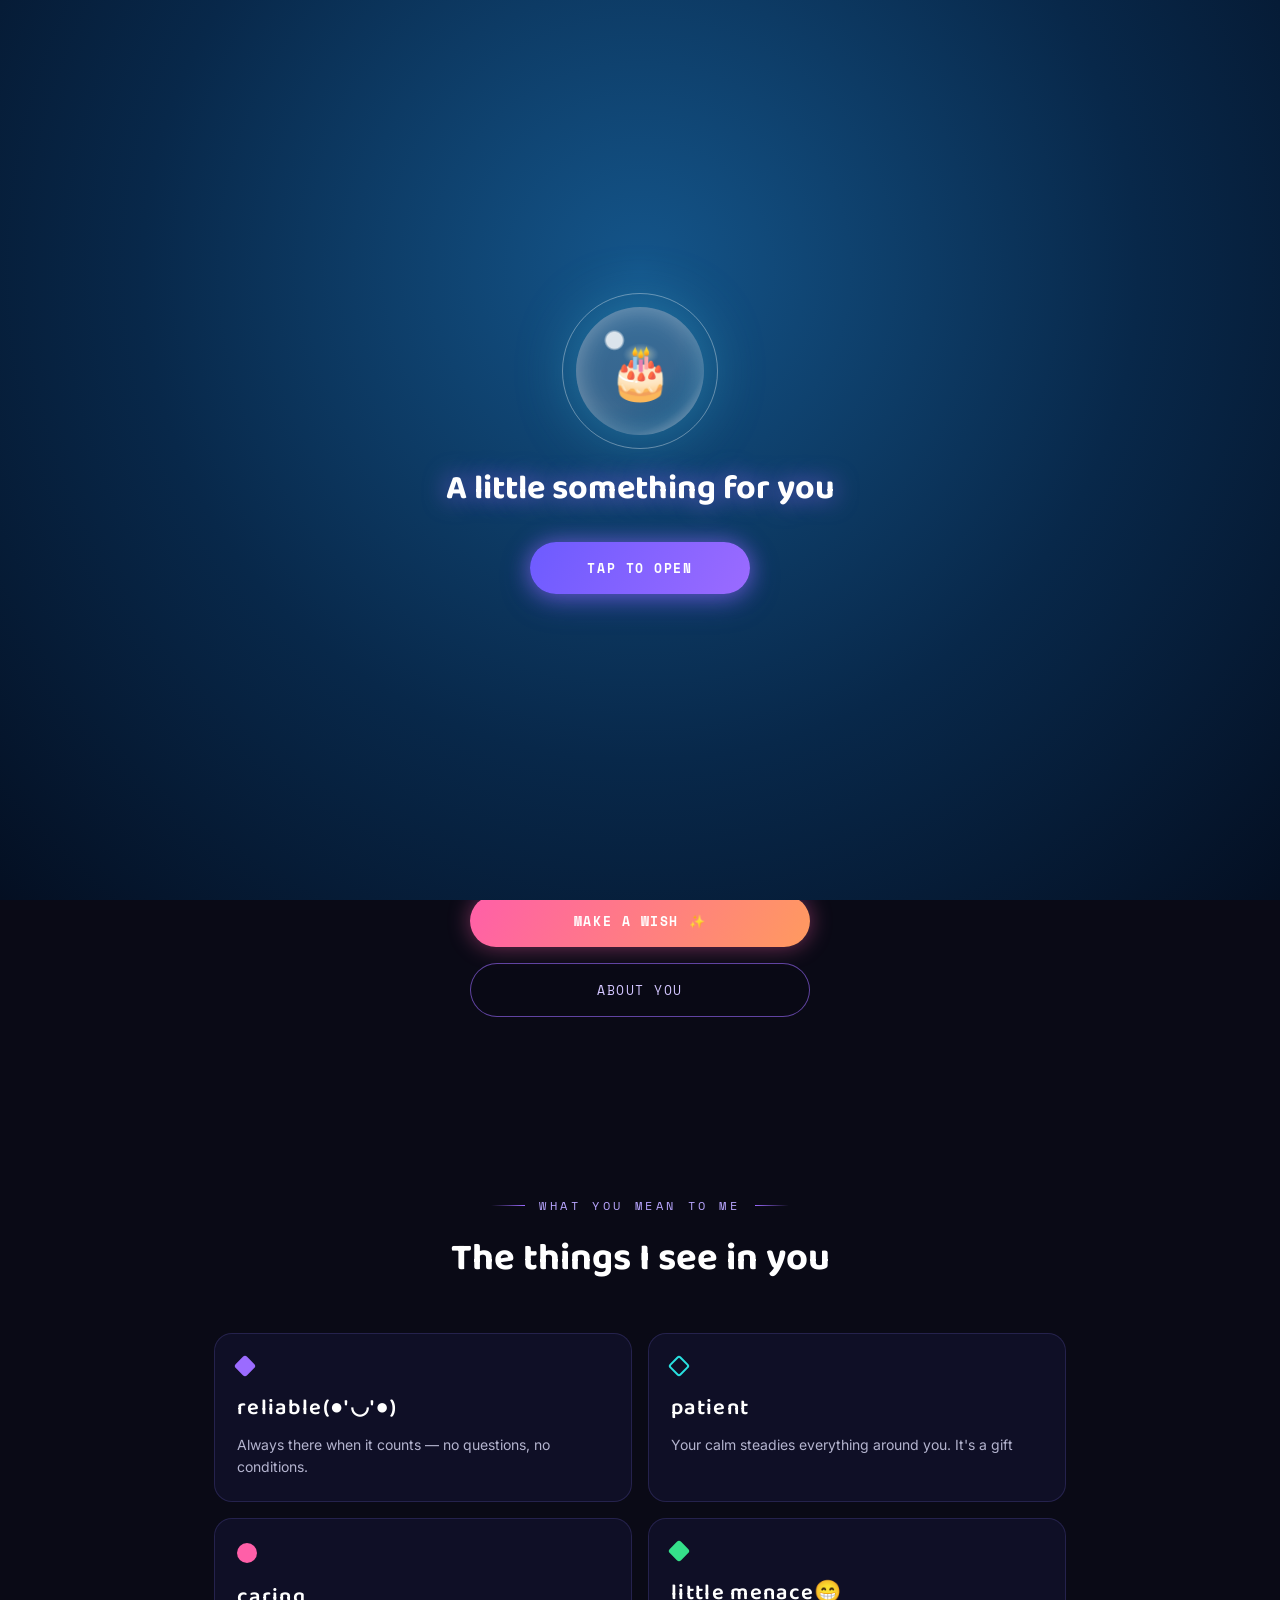
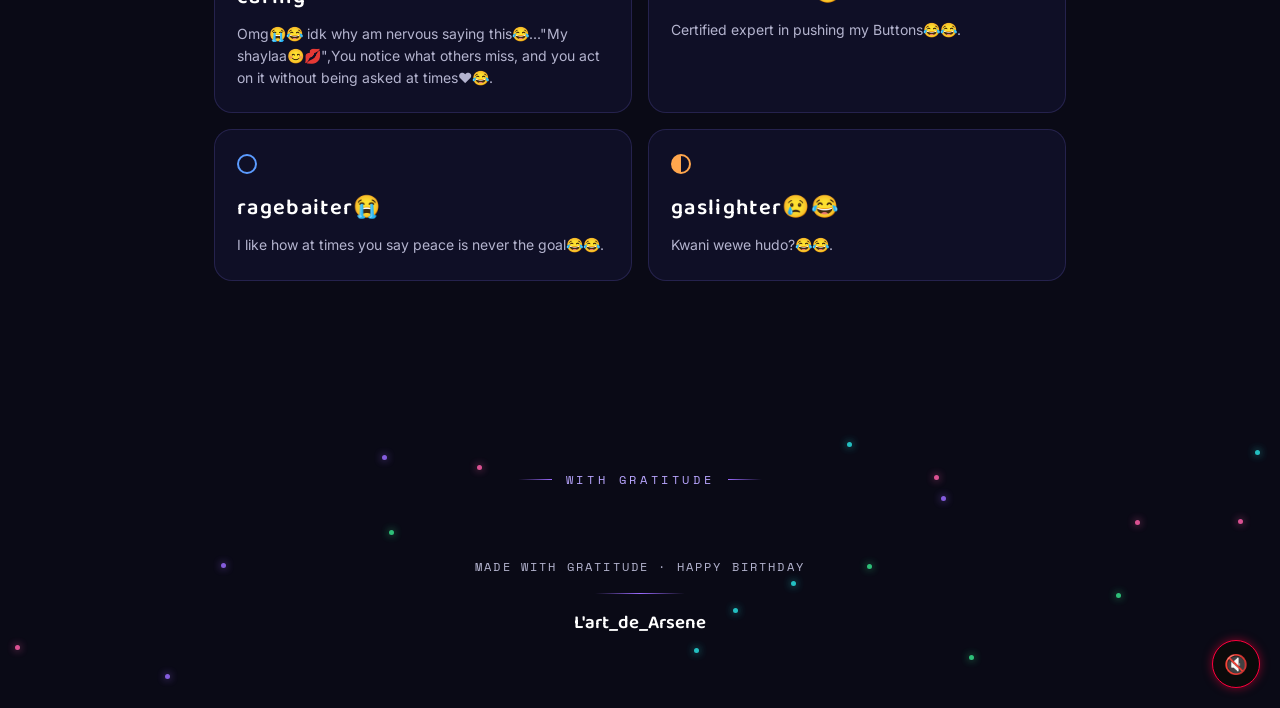
==== commit 08e3c3d9: "Update index.html" ====
--- a/index.html
+++ b/index.html
@@ -414,7 +414,6 @@
   const myRun = ++runId;
   afterMsg.classList.remove('show');
   msgEls.forEach(el => { el.textContent = ''; });
-  if (reduce) return finishTyping();
   let elIndex = 0;
 
   function typeElement() {
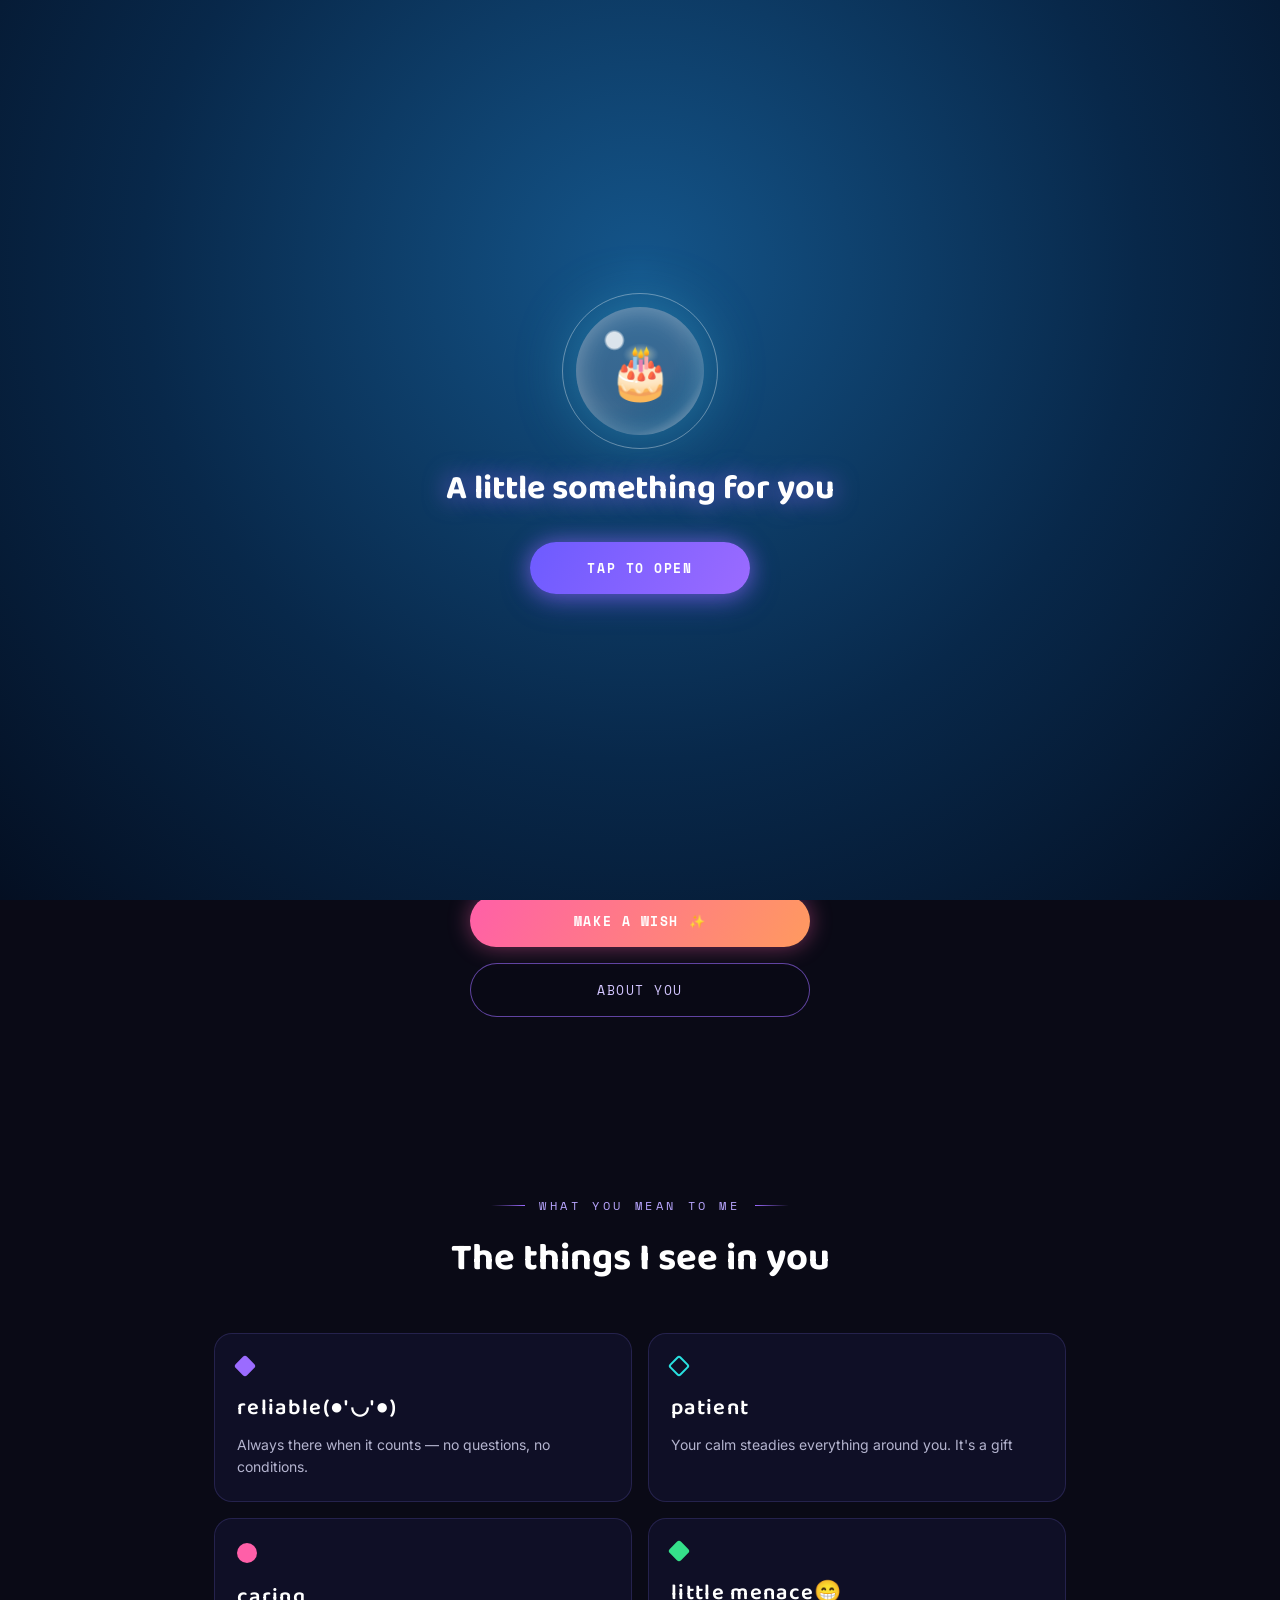
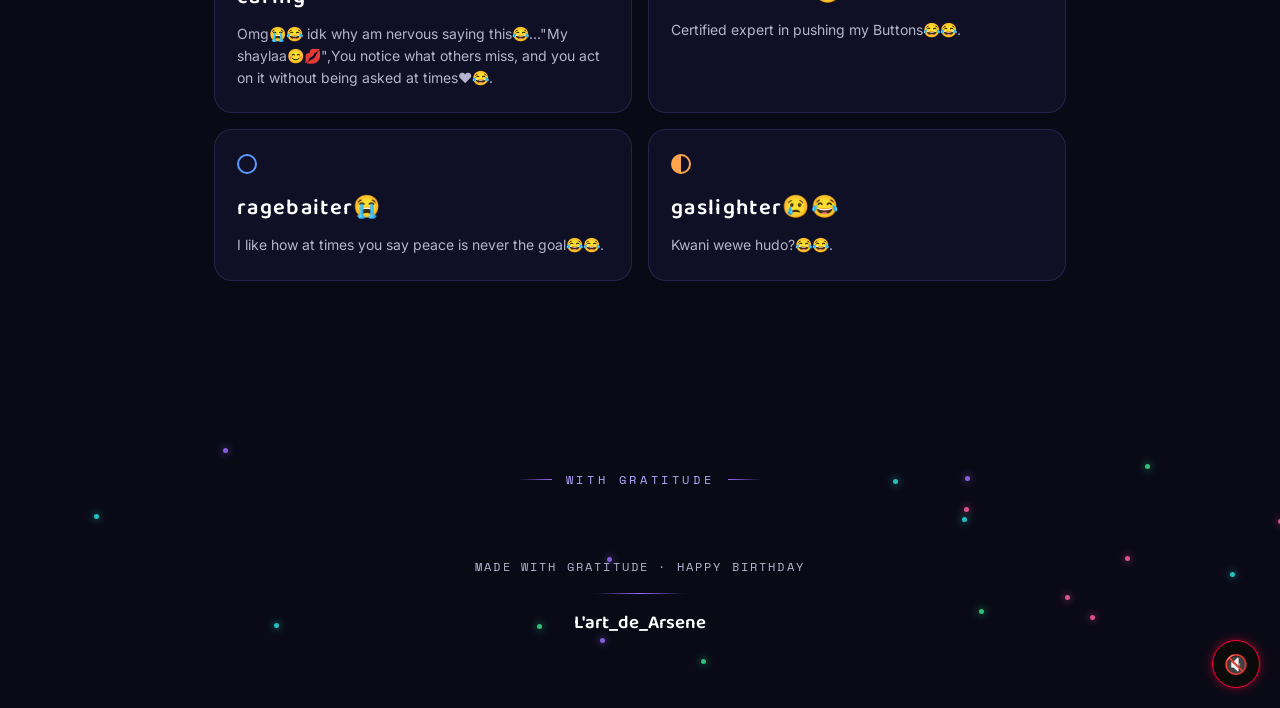
==== commit 0d0e6f90: "Update index.html" ====
--- a/index.html
+++ b/index.html
@@ -7,183 +7,7 @@
 <script defer src="/_vercel/insights/script.js"></script>
 <link rel="preconnect" href="https://fonts.googleapis.com">
 <link href="https://fonts.googleapis.com/css2?family=Baloo+2:wght@500;600;700;800&family=Inter:wght@400;500;600&family=Space+Mono:wght@400;700&display=swap" rel="stylesheet">
-<style>
-#page-home,#page-message{display:none}
-#page-home.active,#page-message.active{display:block;animation:pagein .6s ease both}
-@keyframes pagein{from{opacity:0;transform:translateY(14px)}}
-
-:root{
-  --bg:#0a0a16;--card:#12122a;--card-line:rgba(139,124,255,.18);
-  --violet:#9b6bff;--violet-2:#6d5bff;--pink:#ff5fa8;--cyan:#29e0e0;--green:#35e08a;--orange:#ffa64d;--blue:#5b9bff;
-  --text:#eef0ff;--text-dim:#9a9ab8;--radius:18px;
-}
-*{box-sizing:border-box;margin:0;padding:0}
-html{scroll-behavior:smooth}
-body{background:var(--bg);color:var(--text);font-family:'Inter',sans-serif;overflow-x:hidden;min-height:100dvh}
-/* your background image, fixed so it stays put while content moves over it */
-body::before{content:"";position:fixed;inset:0;z-index:-2;
-  background:linear-gradient(180deg,rgba(6,20,40,.15),rgba(6,12,30,.72)),url("spongebob 5k.(2).webp") center/cover no-repeat}
-.torch{position:fixed;inset:0;z-index:-1;pointer-events:none;
-  background:radial-gradient(340px circle at var(--mx,50%) var(--my,25%),rgba(255,255,255,.14),transparent 70%)}
-#bubbles{position:fixed;inset:0;z-index:2;pointer-events:none;overflow:hidden}
-.b{position:absolute;bottom:-140px;border-radius:50%;pointer-events:auto;cursor:pointer;
-  background:radial-gradient(circle at 30% 28%,rgba(255,255,255,.85) 0 7%,rgba(255,255,255,.16) 8% 45%,rgba(120,220,255,.1) 70%,rgba(255,255,255,.35) 100%);
-  box-shadow:inset 0 0 14px rgba(255,255,255,.3);animation:rise linear forwards}
-@keyframes rise{to{transform:translate3d(var(--dx),-125vh,0)}}
-.b.pop{animation:none;transition:transform .25s,opacity .25s;transform:scale(1.7);opacity:0}
-
-section{position:relative;max-width:900px;margin:0 auto;padding:90px 24px}
-.content-layer{position:relative;z-index:1}
-.eyebrow{display:flex;align-items:center;justify-content:center;gap:14px;margin-bottom:14px;font-family:'Space Mono',monospace;font-size:12px;letter-spacing:.3em;text-transform:uppercase;color:#b9a6ff}
-.eyebrow::before,.eyebrow::after{content:'';width:34px;height:1px;background:linear-gradient(90deg,transparent,var(--violet))}
-.eyebrow::after{background:linear-gradient(90deg,var(--violet),transparent)}
-.eyebrow.no-margin{margin-bottom:0}
-
-#hero{text-align:center;padding-top:70px}
-.hero-title{font-family:'Baloo 2',sans-serif;font-weight:800;font-size:clamp(52px,13vw,96px);line-height:1.02;color:#fff;
-  text-shadow:0 0 12px rgba(155,107,255,.9),0 0 40px rgba(155,107,255,.55),0 0 90px rgba(109,91,255,.35)}
-.hero-title .ln{display:block}
-.hero-title .l{display:inline-block;animation:wave 1.3s cubic-bezier(.2,.9,.3,1.3) both;animation-delay:calc(var(--i)*55ms);transition:color .2s}
-.hero-title .l:hover{color:#ffd84d;transform:translateY(-8px) rotate(-5deg)}
-@keyframes wave{from{transform:translateY(60px) scale(.6);opacity:0}}
-.hero-rule{width:120px;height:2px;margin:26px auto;border-radius:2px;background:linear-gradient(90deg,var(--pink),var(--violet),var(--cyan));box-shadow:0 0 12px rgba(155,107,255,.6);animation:grow 1.2s .8s both}
-@keyframes grow{from{width:0}}
-.hero-sub{max-width:460px;margin:0 auto;font-size:clamp(16px,2.4vw,19px);color:#dfe1ff}
-
-.mock-wrap{position:relative;max-width:340px;margin:54px auto 0;padding:22px;animation:bob 6s ease-in-out infinite}
-@keyframes bob{50%{transform:translateY(-8px)}}
-.mock-corner{position:absolute;width:26px;height:26px}
-.mock-corner.tl{top:0;left:0;border-top:2px solid var(--pink);border-left:2px solid var(--pink);border-radius:6px 0 0 0}
-.mock-corner.tr{top:0;right:0;border-top:2px solid var(--cyan);border-right:2px solid var(--cyan);border-radius:0 6px 0 0}
-.mock-card{background:#f3efe6;border-radius:14px;padding:26px 22px;text-align:left;box-shadow:0 20px 60px rgba(0,0,0,.55)}
-.mock-eyebrow{margin-bottom:10px;font-size:10px;letter-spacing:.15em;text-transform:uppercase;color:#b9739a}
-.mock-name{font-family:'Baloo 2',sans-serif;font-weight:700;font-size:21px;line-height:1.2;color:#1c1830}
-.mock-tag{margin-top:6px;font-size:12px;font-style:italic;color:#7a7690}
-.mock-heart{margin:14px 0;font-size:18px;color:var(--pink);display:inline-block;animation:beat 1.4s infinite}
-@keyframes beat{15%{transform:scale(1.35)}30%{transform:scale(1)}}
-.mock-body{font-size:12px;line-height:1.6;color:#6f6b84}
-
-#cta{padding-top:0;text-align:center}
-.btn-stack{display:flex;flex-direction:column;align-items:center;gap:16px;max-width:340px;margin:0 auto}
-.btn{display:block;width:100%;padding:16px 20px;border-radius:999px;font-family:'Space Mono',monospace;font-size:13px;letter-spacing:.12em;text-align:center;text-transform:uppercase;text-decoration:none;cursor:pointer;transition:transform .2s,filter .2s,background .2s}
-.btn:hover{transform:translateY(-3px)}
-.btn:focus-visible,.chip:focus-visible,.wish-x:focus-visible,.btn-link:focus-visible{outline:2px solid var(--cyan);outline-offset:3px}
-.btn-primary{border:none;background:linear-gradient(120deg,var(--violet-2),var(--violet));color:#fff;font-weight:700;box-shadow:0 0 22px rgba(155,107,255,.55),0 8px 30px rgba(109,91,255,.35)}
-.btn-primary:hover{filter:brightness(1.1)}
-.btn-primary:disabled{opacity:.45;cursor:not-allowed;transform:none}
-.btn-wish{border:none;color:#fff;font-weight:700;background:linear-gradient(120deg,var(--pink),#ff9a5f);box-shadow:0 0 22px rgba(255,95,168,.45)}
-.btn-outline{background:rgba(10,10,22,.35);border:1px solid rgba(155,107,255,.6);color:#d3c6ff}
-.btn-outline:hover{background:rgba(155,107,255,.15)}
-.btn-sm{padding:12px 18px;font-size:11px}
-.after-msg{margin-top:36px;opacity:0;pointer-events:none;transition:opacity .6s}
-.after-msg.show{opacity:1;pointer-events:auto}
-
-#music-toggle{position:fixed;bottom:20px;right:20px;width:48px;height:48px;border-radius:50%;background:#0a0a0a;border:1px solid #ff003c;color:#ff003c;font-size:1.2rem;cursor:pointer;z-index:999;display:flex;align-items:center;justify-content:center;box-shadow:0 0 10px rgba(255,0,60,.5);transition:box-shadow .3s,transform .2s}
-#music-toggle:hover{box-shadow:0 0 18px rgba(255,0,60,.9);transform:scale(1.05)}
-
-#wish-log{max-width:520px;margin:46px auto 0}
-#wish-list{list-style:none;display:flex;flex-wrap:wrap;gap:10px;justify-content:center}
-#wish-list li{padding:8px 14px;border-radius:999px;font-size:13px;background:rgba(255,255,255,.1);border:1px solid rgba(255,255,255,.28);backdrop-filter:blur(6px);animation:pagein .5s both}
-.log-actions{display:flex;gap:16px;justify-content:center;align-items:center;margin-top:16px}
-.log-actions .btn{width:auto}
-.btn-link{background:none;border:0;color:var(--text-dim);font:500 13px Inter,sans-serif;text-decoration:underline;cursor:pointer}
-
-#page-message section{padding-top:70px;text-align:center}
-.msg-card{position:relative;padding:40px 32px;border-radius:var(--radius);background:rgba(18,18,42,.72);backdrop-filter:blur(8px);text-align:left;cursor:pointer}
-.msg-card::before{content:'';position:absolute;inset:0;padding:1px;border-radius:var(--radius);background:linear-gradient(160deg,var(--pink),var(--violet) 40%,var(--cyan));-webkit-mask:linear-gradient(#000 0 0) content-box,linear-gradient(#000 0 0);-webkit-mask-composite:xor;mask-composite:exclude;opacity:.8;pointer-events:none}
-.msg-card p{margin-bottom:18px;font-size:16px;line-height:1.75;color:#e4e4fa;min-height:1.75em}
-.msg-close{margin-top:26px;font-family:'Baloo 2',sans-serif;font-weight:700;font-size:24px;color:#fff;text-shadow:0 0 20px rgba(155,107,255,.7)}
-.typing-cursor{display:inline-block;width:2px;height:1em;margin-left:2px;background:currentColor;vertical-align:text-bottom;animation:cb .8s steps(1) infinite}
-@keyframes cb{50%{opacity:0}}
-
-#traits{text-align:center}
-.traits-title{margin-top:4px;font-family:'Baloo 2',sans-serif;font-weight:700;font-size:clamp(28px,5vw,38px);color:#fff}
-.traits-list{display:flex;flex-direction:column;gap:16px;margin-top:44px;text-align:left}
-@media(min-width:720px){.traits-list{display:grid;grid-template-columns:repeat(2,1fr)}}
-.trait-card{padding:24px 22px;border:1px solid var(--card-line);border-radius:var(--radius);background:rgba(18,18,42,.82);backdrop-filter:blur(6px);opacity:0;transform:translateY(36px);transition:opacity .7s,transform .7s cubic-bezier(.2,.9,.3,1.2),border-color .3s,box-shadow .3s;transition-delay:var(--d,0s)}
-.trait-card.in{opacity:1;transform:none}
-.trait-card.in:hover{transform:translateY(-6px) rotate(-.6deg);border-color:rgba(155,107,255,.6);box-shadow:0 14px 40px rgba(109,91,255,.3);transition-delay:0s}
-.trait-title{margin-bottom:8px;font-family:'Baloo 2',sans-serif;font-weight:600;font-size:22px;letter-spacing:.06em;text-transform:lowercase;color:#fff}
-.trait-desc{font-size:14px;line-height:1.55;color:#b4b4cf}
-.trait-icon{display:block;width:20px;height:20px;margin-bottom:16px;transition:transform .5s}
-.trait-icon.small{width:16px;height:16px}
-.trait-card:hover .trait-icon{transform:rotate(225deg) scale(1.2)}
-.icon-diamond{background:currentColor;border-radius:3px;transform:rotate(45deg)}
-.icon-diamond-outline{border:2px solid currentColor;border-radius:3px;transform:rotate(45deg)}
-.icon-circle{background:currentColor;border-radius:50%}
-.icon-circle-outline{border:2px solid currentColor;border-radius:50%}
-.icon-half{border:2px solid currentColor;border-radius:50%;background:linear-gradient(90deg,currentColor 50%,transparent 50%)}
-.icon-violet{color:var(--violet)}.icon-cyan{color:var(--cyan)}.icon-pink{color:var(--pink)}.icon-green{color:var(--green)}.icon-blue{color:var(--blue)}.icon-orange{color:var(--orange)}
-
-footer{position:relative;overflow:hidden;padding:100px 24px 70px;text-align:center}
-.spark{position:absolute;width:5px;height:5px;border-radius:50%;opacity:.85;animation:tw 3s ease-in-out infinite alternate}
-@keyframes tw{to{opacity:.15;transform:translateY(-14px)}}
-.foot-line{position:relative;z-index:1;font-family:'Space Mono',monospace;font-size:12px;letter-spacing:.18em;text-transform:uppercase;color:#b4b4cf}
-.foot-line.spaced{margin-top:70px}
-.foot-rule{width:90px;height:1px;margin:18px auto 0;background:linear-gradient(90deg,transparent,var(--violet),transparent)}
-footer h3{position:relative;z-index:1;margin-top:14px;font-family:'Baloo 2',sans-serif;font-weight:600;color:#fff}
-
-/* wish dialog */
-dialog{border:0;padding:0;background:transparent;width:min(440px,92vw);color:var(--text);margin:auto}
-dialog::backdrop{background:rgba(3,10,26,.72);backdrop-filter:blur(6px)}
-.wish-card{position:relative;padding:32px 26px 26px;border-radius:22px;background:#12122a;border:1px solid var(--card-line);box-shadow:0 30px 80px rgba(0,0,0,.6);animation:pagein .4s both}
-.wish-card h3{font-family:'Baloo 2',sans-serif;font-weight:700;font-size:28px}
-.wish-help{color:var(--text-dim);font-size:14px;margin:4px 0 16px}
-.wish-x{position:absolute;top:12px;right:14px;width:34px;height:34px;border-radius:50%;border:0;background:rgba(255,255,255,.08);color:#fff;cursor:pointer}
-textarea{width:100%;resize:none;padding:14px;border-radius:14px;border:1px solid rgba(155,107,255,.4);background:rgba(255,255,255,.05);color:#fff;font:16px/1.5 Inter,sans-serif}
-textarea:focus{outline:2px solid var(--violet);outline-offset:1px}
-.wish-meta{display:flex;justify-content:space-between;align-items:flex-start;gap:10px;margin:12px 0 18px}
-.chips{display:flex;flex-wrap:wrap;gap:8px}
-.chip{border:1px solid rgba(255,255,255,.25);background:rgba(255,255,255,.07);color:#e9e9ff;border-radius:999px;padding:6px 12px;font:12px Inter,sans-serif;cursor:pointer;transition:background .2s}
-.chip:hover{background:rgba(155,107,255,.3)}
-#wish-count{font:11px 'Space Mono',monospace;color:var(--text-dim);white-space:nowrap}
-
-/* wish bubble that floats away */
-.wish-bubble{position:fixed;left:50%;bottom:-200px;z-index:60;width:180px;height:180px;margin-left:-90px;border-radius:50%;display:grid;place-items:center;padding:26px;text-align:center;font:600 14px/1.3 'Baloo 2',sans-serif;color:#fff;
-  background:radial-gradient(circle at 30% 26%,rgba(255,255,255,.7) 0 6%,rgba(255,255,255,.14) 8% 50%,rgba(255,122,184,.2) 100%);border:1.5px solid rgba(255,255,255,.55);box-shadow:inset 0 0 30px rgba(255,255,255,.3),0 0 40px rgba(255,122,184,.45);
-  animation:wishup 4.2s cubic-bezier(.3,.6,.4,1) forwards}
-@keyframes wishup{0%{transform:translate(0,0) scale(.6)}60%{transform:translate(30px,-60vh) scale(1)}100%{transform:translate(-20px,-110vh) scale(1.1)}}
-.sparkle{position:fixed;pointer-events:none;z-index:70;border-radius:50%;animation:burst 1.2s ease-out forwards}
-@keyframes burst{to{transform:translate(var(--bx),var(--by)) scale(.2);opacity:0}}
-#toast{position:fixed;left:50%;bottom:28px;translate:-50% 20px;z-index:100;padding:12px 20px;border-radius:999px;background:#fff;color:#1c1830;font:600 14px Inter,sans-serif;opacity:0;pointer-events:none;transition:.4s}
-#toast.show{opacity:1;translate:-50% 0}
-@media(prefers-reduced-motion:reduce){*,*::before,*::after{animation-duration:.01ms!important;animation-iteration-count:1!important;transition-duration:.01ms!important}html{scroll-behavior:auto}}
-
-/* ================= LOAD ANIMATIONS ================= */
-body:not(.ready){overflow:hidden}
-
-/* intro splash */
-#splash{position:fixed;inset:0;z-index:1000;display:flex;flex-direction:column;align-items:center;justify-content:center;gap:26px;padding:24px;text-align:center;
-  background:radial-gradient(ellipse at 50% 30%,#14558a 0%,#08284a 55%,#040f22 100%);
-  transition:opacity .9s ease,transform .9s ease,filter .9s ease}
-#splash.leaving{opacity:0;transform:scale(1.15);filter:blur(10px);pointer-events:none}
-#splash .btn{width:auto;min-width:220px;animation:enter .8s 1.1s both}
-.orb{position:relative;width:128px;height:128px;border-radius:50%;display:grid;place-items:center;font-size:52px;
-  background:radial-gradient(circle at 30% 26%,rgba(255,255,255,.85) 0 6%,rgba(255,255,255,.16) 8% 50%,rgba(120,220,255,.14) 72%,rgba(255,255,255,.4) 100%);
-  box-shadow:inset 0 0 28px rgba(255,255,255,.35),0 0 60px rgba(63,182,217,.45);
-  animation:orbin 1s cubic-bezier(.2,.9,.3,1.3) both,orbfloat 3.2s 1s ease-in-out infinite}
-.orb::after{content:"";position:absolute;inset:-14px;border-radius:50%;border:1.5px solid rgba(255,255,255,.35);animation:ring 2.4s 1s ease-out infinite}
-@keyframes orbin{from{transform:scale(0) rotate(-40deg);opacity:0}}
-@keyframes orbfloat{50%{transform:translateY(-12px) scale(1.04)}}
-@keyframes ring{from{transform:scale(.8);opacity:.8}to{transform:scale(1.5);opacity:0}}
-.splash-line{font-family:'Baloo 2',sans-serif;font-weight:700;font-size:clamp(24px,6vw,34px);color:#fff;text-shadow:0 0 24px rgba(155,107,255,.8);animation:enter .9s .5s both}
-
-/* page content waits behind the splash, then plays as one sequence */
-@keyframes enter{from{opacity:0;transform:translateY(26px) scale(.96)}}
-#hero .eyebrow,.hero-sub,.mock-card,#cta .btn,#music-toggle{animation:enter .9s cubic-bezier(.2,.9,.3,1.2) both}
-#hero .eyebrow{animation-delay:.1s}
-.hero-sub{animation-delay:1.3s}
-.mock-card{animation:drop 1.1s 1.5s cubic-bezier(.2,.9,.3,1.25) both}
-@keyframes drop{from{opacity:0;transform:translateY(-70px) rotate(-6deg) scale(.9)}}
-#cta .btn:nth-child(1){animation-delay:2s}
-#cta .btn:nth-child(2){animation-delay:2.15s}
-#cta .btn:nth-child(3){animation-delay:2.3s}
-#music-toggle{animation-delay:2.5s}
-.hero-title .l{animation-delay:calc(.35s + var(--i)*60ms)}
-.hero-rule{animation-delay:1.1s}
-body:not(.ready) #page-home *{animation-play-state:paused!important}
-
-</style>
+<link rel="stylesheet" href="birthday.css">
 </head>
 <body>
 <div id="splash">
@@ -322,218 +146,6 @@
 </dialog>
 
 <div id="toast" role="status" aria-live="polite"></div>
-<script>
-const $ = s => document.querySelector(s);
-const reduce = matchMedia('(prefers-reduced-motion: reduce)').matches;
-document.getElementById('mock-name-text').textContent = "My Screen Soulmate";
-
-/* ---------- hero title: letters rise in a wave ---------- */
-let li = 0;
-document.querySelectorAll('.hero-title .ln').forEach(line => {
-  const t = line.textContent; line.textContent = '';
-  [...t].forEach(ch => {
-    const s = document.createElement('span');
-    s.className = 'l'; s.style.setProperty('--i', li++); s.textContent = ch; s.setAttribute('aria-hidden', 'true');
-    line.appendChild(s);
-  });
-});
-
-/* ---------- light that follows the pointer ---------- */
-addEventListener('pointermove', e => {
-  document.documentElement.style.setProperty('--mx', e.clientX + 'px');
-  document.documentElement.style.setProperty('--my', e.clientY + 'px');
-});
-
-/* ---------- sparks & sparkles ---------- */
-const sparkColors = ['#ff5fa8', '#29e0e0', '#35e08a', '#9b6bff'];
-const sparksEl = $('#sparks');
-for (let i = 0; i < 18; i++) {
-  const spark = document.createElement('div');
-  spark.className = 'spark';
-  spark.style.left = Math.random() * 100 + '%';
-  spark.style.top = (20 + Math.random() * 70) + '%';
-  spark.style.animationDelay = (Math.random() * -3) + 's';
-  const color = sparkColors[i % sparkColors.length];
-  spark.style.background = color; spark.style.color = color; spark.style.boxShadow = '0 0 8px currentColor';
-  sparksEl.appendChild(spark);
-}
-
-function sparkle(x, y, n = 12) {
-  const cols = ['#ffd84d', '#ff5fa8', '#9b6bff', '#35e08a', '#ffffff'];
-  for (let k = 0; k < n; k++) {
-    const s = document.createElement('i'); s.className = 'sparkle';
-    const d = 6 + Math.random() * 8, a = Math.random() * 6.28, dist = 40 + Math.random() * 110;
-    s.style.cssText = `left:${x}px;top:${y}px;width:${d}px;height:${d}px;background:${cols[k % 5]};--bx:${Math.cos(a) * dist}px;--by:${Math.sin(a) * dist}px`;
-    document.body.appendChild(s); setTimeout(() => s.remove(), 1250);
-  }
-}
-const centerOf = el => { const r = el.getBoundingClientRect(); return [r.left + r.width / 2, r.top + r.height / 2]; };
-
-/* ---------- drifting bubbles (tap to pop) ---------- */
-const layer = $('#bubbles');
-function bubble(size, x, dur) {
-  const b = document.createElement('div');
-  b.className = 'b';
-  size = size || 16 + Math.random() * 80;
-  b.style.cssText = `width:${size}px;height:${size}px;left:${x ?? Math.random() * 100}%;--dx:${(Math.random() - .5) * 160}px;animation-duration:${dur || 12 + Math.random() * 14}s`;
-  b.addEventListener('pointerdown', () => { sparkle(...centerOf(b), 6); b.classList.add('pop'); setTimeout(() => b.remove(), 260); });
-  b.addEventListener('animationend', () => b.remove());
-  layer.appendChild(b);
-}
-if (!reduce) {
-  for (let k = 0; k < 10; k++) setTimeout(() => bubble(), k * 450);
-  setInterval(() => layer.childElementCount < 22 && bubble(), 1400);
-}
-
-/* ---------- trait cards: staggered reveal on scroll ---------- */
-const cards = document.querySelectorAll('.trait-card');
-cards.forEach((c, i) => c.style.setProperty('--d', (i % 2) * 0.12 + 's'));
-const io = new IntersectionObserver(es => es.forEach(e => { if (e.isIntersecting) { e.target.classList.add('in'); io.unobserve(e.target); } }), { threshold: .2 });
-cards.forEach(c => io.observe(c));
-
-/* ---------- pages ---------- */
-const pageHome = $('#page-home');
-const pageMessage = $('#page-message');
-function showMessagePage() { pageHome.classList.remove('active'); pageMessage.classList.add('active'); window.scrollTo(0, 0); }
-function showHomePage() { pageMessage.classList.remove('active'); pageHome.classList.add('active'); window.scrollTo(0, 0); }
-
-/* ---------- message typing (tap the card to skip) ---------- */
-const msgEls = Array.from(document.querySelectorAll('.msg-card p, .msg-card .msg-close'));
-const msgTexts = msgEls.map(el => el.textContent);
-const afterMsg = $('#after-msg');
-const TYPE_SPEED = 22, LINE_PAUSE = 250;
-let runId = 0;
-
-function finishTyping() {
-  runId++; // cancels any running typing loop
-  msgEls.forEach((el, i) => { el.textContent = msgTexts[i]; });
-  afterMsg.classList.add('show');
-}
-
-function typeMessage() {
-  const myRun = ++runId;
-  afterMsg.classList.remove('show');
-  msgEls.forEach(el => { el.textContent = ''; });
-  let elIndex = 0;
-
-  function typeElement() {
-    if (myRun !== runId) return;
-    if (elIndex >= msgEls.length) { afterMsg.classList.add('show'); return; }
-    const el = msgEls[elIndex], text = msgTexts[elIndex];
-    let charIndex = 0;
-    const cursor = document.createElement('span');
-    cursor.className = 'typing-cursor';
-    el.appendChild(cursor);
-    (function typeChar() {
-      if (myRun !== runId) return;
-      if (charIndex < text.length) {
-        cursor.insertAdjacentText('beforebegin', text[charIndex++]);
-        setTimeout(typeChar, TYPE_SPEED);
-      } else {
-        cursor.remove(); elIndex++;
-        setTimeout(typeElement, LINE_PAUSE);
-      }
-    })();
-  }
-  typeElement();
-}
-
-$('#open-message-btn').addEventListener('click', e => { sparkle(...centerOf(e.currentTarget), 14); showMessagePage(); typeMessage(); });
-$('#back-btn').addEventListener('click', () => { runId++; showHomePage(); });
-$('#msg-card').addEventListener('click', finishTyping);
-
-/* ---------- music ---------- */
-const music = $('#bg-music'), toggleBtn = $('#music-toggle'), icon = $('#music-icon');
-music.volume = 0.2;
-let isPlaying = false;
-window.addEventListener('load', () => { music.muted = true; music.play().catch(() => {}); });
-toggleBtn.addEventListener('click', () => {
-  if (!isPlaying) { music.muted = false; music.play(); icon.textContent = '🔊'; isPlaying = true; }
-  else { music.pause(); icon.textContent = '🔇'; isPlaying = false; }
-});
-
-/* ---------- MAKE A WISH ---------- */
-const dlg = $('#wish-dialog'), input = $('#wish-input'), sendBtn = $('#wish-send'), count = $('#wish-count');
-const wishLog = $('#wish-log'), wishList = $('#wish-list'), toast = $('#toast');
-const KEY = 'birthday-wishes';
-let wishes = [];
-try { wishes = JSON.parse(localStorage.getItem(KEY)) || []; } catch (e) {}
-const save = () => { try { localStorage.setItem(KEY, JSON.stringify(wishes)); } catch (e) {} };
-
-function say(msg) {
-  toast.textContent = msg; toast.classList.add('show');
-  clearTimeout(say.t); say.t = setTimeout(() => toast.classList.remove('show'), 3200);
-}
-
-function renderWishes() {
-  wishList.textContent = '';
-  wishes.forEach(w => { const li = document.createElement('li'); li.textContent = w; wishList.appendChild(li); });
-  wishLog.hidden = wishes.length === 0;
-}
-
-function updateForm() {
-  const n = input.value.trim().length;
-  count.textContent = input.value.length + '/140';
-  sendBtn.disabled = n === 0;
-}
-
-document.querySelectorAll('.open-wish').forEach(b => b.addEventListener('click', () => {
-  input.value = ''; updateForm(); dlg.showModal(); input.focus();
-}));
-$('#wish-close').addEventListener('click', () => dlg.close());
-dlg.addEventListener('click', e => { if (e.target === dlg) dlg.close(); });
-input.addEventListener('input', updateForm);
-$('#chips').addEventListener('click', e => {
-  const c = e.target.closest('.chip'); if (!c) return;
-  input.value = c.textContent.trim(); updateForm(); input.focus();
-});
-input.addEventListener('keydown', e => { if (e.key === 'Enter' && (e.ctrlKey || e.metaKey) && !sendBtn.disabled) sendBtn.click(); });
-
-sendBtn.addEventListener('click', () => {
-  const text = input.value.trim(); if (!text) return;
-  dlg.close();
-
-  // the wish floats up in its own bubble, then bursts
-  const wb = document.createElement('div');
-  wb.className = 'wish-bubble'; wb.textContent = text;
-  document.body.appendChild(wb);
-  wb.addEventListener('animationend', () => {
-    sparkle(...centerOf(wb), 36);
-    for (let k = 0; k < 14; k++) setTimeout(() => bubble(20 + Math.random() * 60, Math.random() * 100, 6 + Math.random() * 5), k * 80);
-    wb.remove();
-    say('Wish sent up ✨ I hope it comes true');
-  });
-  if (reduce) wb.dispatchEvent(new Event('animationend'));
-
-  wishes.push(text); save(); renderWishes();
-});
-
-$('#clear-wishes').addEventListener('click', () => { wishes = []; save(); renderWishes(); });
-
-// No backend needed: share sheet on phones, clipboard fallback on desktop
-$('#share-wishes').addEventListener('click', async () => {
-  const msg = 'My birthday wishes 🎂\n' + wishes.map((w, i) => `${i + 1}. ${w}`).join('\n');
-  try {
-    if (navigator.share) await navigator.share({ text: msg });
-    else { await navigator.clipboard.writeText(msg); say('Copied. Paste it in a chat to Arsene 💌'); }
-  } catch (e) { /* share cancelled */ }
-});
-
-renderWishes();
-
-/* ---------- LOAD SEQUENCE ---------- */
-// "Tap to open" doubles as the user gesture browsers need to allow music with sound.
-$('#enter').addEventListener('click', e => {
-  const [x, y] = centerOf(e.currentTarget);
-  sparkle(x, y, 24);
-  document.body.classList.add('ready');          // starts the hero sequence
-  $('#splash').classList.add('leaving');
-  setTimeout(() => $('#splash').remove(), 1000);
-  if (!reduce) for (let k = 0; k < 12; k++) setTimeout(() => bubble(24 + Math.random() * 60, Math.random() * 100, 5 + Math.random() * 4), k * 70);
-  music.muted = false;
-  music.play().then(() => { icon.textContent = '🔊'; isPlaying = true; }).catch(() => {});
-});
-
-</script>
+<script src="birthday.js"></script>
 </body>
 </html>
--- a/birthday.css
+++ b/birthday.css
@@ -0,0 +1,174 @@
+#page-home,#page-message{display:none}
+#page-home.active,#page-message.active{display:block;animation:pagein .6s ease both}
+@keyframes pagein{from{opacity:0;transform:translateY(14px)}}
+
+:root{
+  --bg:#0a0a16;--card:#12122a;--card-line:rgba(139,124,255,.18);
+  --violet:#9b6bff;--violet-2:#6d5bff;--pink:#ff5fa8;--cyan:#29e0e0;--green:#35e08a;--orange:#ffa64d;--blue:#5b9bff;
+  --text:#eef0ff;--text-dim:#9a9ab8;--radius:18px;
+}
+*{box-sizing:border-box;margin:0;padding:0}
+html{scroll-behavior:smooth}
+body{background:var(--bg);color:var(--text);font-family:'Inter',sans-serif;overflow-x:hidden;min-height:100dvh}
+/* your background image, fixed so it stays put while content moves over it */
+body::before{content:"";position:fixed;inset:0;z-index:-2;
+  background:linear-gradient(180deg,rgba(6,20,40,.15),rgba(6,12,30,.72)),url("spongebob 5k.(2).webp") center/cover no-repeat}
+.torch{position:fixed;inset:0;z-index:-1;pointer-events:none;
+  background:radial-gradient(340px circle at var(--mx,50%) var(--my,25%),rgba(255,255,255,.14),transparent 70%)}
+#bubbles{position:fixed;inset:0;z-index:2;pointer-events:none;overflow:hidden}
+.b{position:absolute;bottom:-140px;border-radius:50%;pointer-events:auto;cursor:pointer;
+  background:radial-gradient(circle at 30% 28%,rgba(255,255,255,.85) 0 7%,rgba(255,255,255,.16) 8% 45%,rgba(120,220,255,.1) 70%,rgba(255,255,255,.35) 100%);
+  box-shadow:inset 0 0 14px rgba(255,255,255,.3);animation:rise linear forwards}
+@keyframes rise{to{transform:translate3d(var(--dx),-125vh,0)}}
+.b.pop{animation:none;transition:transform .25s,opacity .25s;transform:scale(1.7);opacity:0}
+
+section{position:relative;max-width:900px;margin:0 auto;padding:90px 24px}
+.content-layer{position:relative;z-index:1}
+.eyebrow{display:flex;align-items:center;justify-content:center;gap:14px;margin-bottom:14px;font-family:'Space Mono',monospace;font-size:12px;letter-spacing:.3em;text-transform:uppercase;color:#b9a6ff}
+.eyebrow::before,.eyebrow::after{content:'';width:34px;height:1px;background:linear-gradient(90deg,transparent,var(--violet))}
+.eyebrow::after{background:linear-gradient(90deg,var(--violet),transparent)}
+.eyebrow.no-margin{margin-bottom:0}
+
+#hero{text-align:center;padding-top:70px}
+.hero-title{font-family:'Baloo 2',sans-serif;font-weight:800;font-size:clamp(52px,13vw,96px);line-height:1.02;color:#fff;
+  text-shadow:0 0 12px rgba(155,107,255,.9),0 0 40px rgba(155,107,255,.55),0 0 90px rgba(109,91,255,.35)}
+.hero-title .ln{display:block}
+.hero-title .l{display:inline-block;animation:wave 1.3s cubic-bezier(.2,.9,.3,1.3) both;animation-delay:calc(var(--i)*55ms);transition:color .2s}
+.hero-title .l:hover{color:#ffd84d;transform:translateY(-8px) rotate(-5deg)}
+@keyframes wave{from{transform:translateY(60px) scale(.6);opacity:0}}
+.hero-rule{width:120px;height:2px;margin:26px auto;border-radius:2px;background:linear-gradient(90deg,var(--pink),var(--violet),var(--cyan));box-shadow:0 0 12px rgba(155,107,255,.6);animation:grow 1.2s .8s both}
+@keyframes grow{from{width:0}}
+.hero-sub{max-width:460px;margin:0 auto;font-size:clamp(16px,2.4vw,19px);color:#dfe1ff}
+
+.mock-wrap{position:relative;max-width:340px;margin:54px auto 0;padding:22px;animation:bob 6s ease-in-out infinite}
+@keyframes bob{50%{transform:translateY(-8px)}}
+.mock-corner{position:absolute;width:26px;height:26px}
+.mock-corner.tl{top:0;left:0;border-top:2px solid var(--pink);border-left:2px solid var(--pink);border-radius:6px 0 0 0}
+.mock-corner.tr{top:0;right:0;border-top:2px solid var(--cyan);border-right:2px solid var(--cyan);border-radius:0 6px 0 0}
+.mock-card{background:#f3efe6;border-radius:14px;padding:26px 22px;text-align:left;box-shadow:0 20px 60px rgba(0,0,0,.55)}
+.mock-eyebrow{margin-bottom:10px;font-size:10px;letter-spacing:.15em;text-transform:uppercase;color:#b9739a}
+.mock-name{font-family:'Baloo 2',sans-serif;font-weight:700;font-size:21px;line-height:1.2;color:#1c1830}
+.mock-tag{margin-top:6px;font-size:12px;font-style:italic;color:#7a7690}
+.mock-heart{margin:14px 0;font-size:18px;color:var(--pink);display:inline-block;animation:beat 1.4s infinite}
+@keyframes beat{15%{transform:scale(1.35)}30%{transform:scale(1)}}
+.mock-body{font-size:12px;line-height:1.6;color:#6f6b84}
+
+#cta{padding-top:0;text-align:center}
+.btn-stack{display:flex;flex-direction:column;align-items:center;gap:16px;max-width:340px;margin:0 auto}
+.btn{display:block;width:100%;padding:16px 20px;border-radius:999px;font-family:'Space Mono',monospace;font-size:13px;letter-spacing:.12em;text-align:center;text-transform:uppercase;text-decoration:none;cursor:pointer;transition:transform .2s,filter .2s,background .2s}
+.btn:hover{transform:translateY(-3px)}
+.btn:focus-visible,.chip:focus-visible,.wish-x:focus-visible,.btn-link:focus-visible{outline:2px solid var(--cyan);outline-offset:3px}
+.btn-primary{border:none;background:linear-gradient(120deg,var(--violet-2),var(--violet));color:#fff;font-weight:700;box-shadow:0 0 22px rgba(155,107,255,.55),0 8px 30px rgba(109,91,255,.35)}
+.btn-primary:hover{filter:brightness(1.1)}
+.btn-primary:disabled{opacity:.45;cursor:not-allowed;transform:none}
+.btn-wish{border:none;color:#fff;font-weight:700;background:linear-gradient(120deg,var(--pink),#ff9a5f);box-shadow:0 0 22px rgba(255,95,168,.45)}
+.btn-outline{background:rgba(10,10,22,.35);border:1px solid rgba(155,107,255,.6);color:#d3c6ff}
+.btn-outline:hover{background:rgba(155,107,255,.15)}
+.btn-sm{padding:12px 18px;font-size:11px}
+.after-msg{margin-top:36px;opacity:0;pointer-events:none;transition:opacity .6s}
+.after-msg.show{opacity:1;pointer-events:auto}
+
+#music-toggle{position:fixed;bottom:20px;right:20px;width:48px;height:48px;border-radius:50%;background:#0a0a0a;border:1px solid #ff003c;color:#ff003c;font-size:1.2rem;cursor:pointer;z-index:999;display:flex;align-items:center;justify-content:center;box-shadow:0 0 10px rgba(255,0,60,.5);transition:box-shadow .3s,transform .2s}
+#music-toggle:hover{box-shadow:0 0 18px rgba(255,0,60,.9);transform:scale(1.05)}
+
+#wish-log{max-width:520px;margin:46px auto 0}
+#wish-list{list-style:none;display:flex;flex-wrap:wrap;gap:10px;justify-content:center}
+#wish-list li{padding:8px 14px;border-radius:999px;font-size:13px;background:rgba(255,255,255,.1);border:1px solid rgba(255,255,255,.28);backdrop-filter:blur(6px);animation:pagein .5s both}
+.log-actions{display:flex;gap:16px;justify-content:center;align-items:center;margin-top:16px}
+.log-actions .btn{width:auto}
+.btn-link{background:none;border:0;color:var(--text-dim);font:500 13px Inter,sans-serif;text-decoration:underline;cursor:pointer}
+
+#page-message section{padding-top:70px;text-align:center}
+.msg-card{position:relative;padding:40px 32px;border-radius:var(--radius);background:rgba(18,18,42,.72);backdrop-filter:blur(8px);text-align:left;cursor:pointer}
+.msg-card::before{content:'';position:absolute;inset:0;padding:1px;border-radius:var(--radius);background:linear-gradient(160deg,var(--pink),var(--violet) 40%,var(--cyan));-webkit-mask:linear-gradient(#000 0 0) content-box,linear-gradient(#000 0 0);-webkit-mask-composite:xor;mask-composite:exclude;opacity:.8;pointer-events:none}
+.msg-card p{margin-bottom:18px;font-size:16px;line-height:1.75;color:#e4e4fa;min-height:1.75em}
+.msg-close{margin-top:26px;font-family:'Baloo 2',sans-serif;font-weight:700;font-size:24px;color:#fff;text-shadow:0 0 20px rgba(155,107,255,.7)}
+.typing-cursor{display:inline-block;width:2px;height:1em;margin-left:2px;background:currentColor;vertical-align:text-bottom;animation:cb .8s steps(1) infinite}
+@keyframes cb{50%{opacity:0}}
+
+#traits{text-align:center}
+.traits-title{margin-top:4px;font-family:'Baloo 2',sans-serif;font-weight:700;font-size:clamp(28px,5vw,38px);color:#fff}
+.traits-list{display:flex;flex-direction:column;gap:16px;margin-top:44px;text-align:left}
+@media(min-width:720px){.traits-list{display:grid;grid-template-columns:repeat(2,1fr)}}
+.trait-card{padding:24px 22px;border:1px solid var(--card-line);border-radius:var(--radius);background:rgba(18,18,42,.82);backdrop-filter:blur(6px);opacity:0;transform:translateY(36px);transition:opacity .7s,transform .7s cubic-bezier(.2,.9,.3,1.2),border-color .3s,box-shadow .3s;transition-delay:var(--d,0s)}
+.trait-card.in{opacity:1;transform:none}
+.trait-card.in:hover{transform:translateY(-6px) rotate(-.6deg);border-color:rgba(155,107,255,.6);box-shadow:0 14px 40px rgba(109,91,255,.3);transition-delay:0s}
+.trait-title{margin-bottom:8px;font-family:'Baloo 2',sans-serif;font-weight:600;font-size:22px;letter-spacing:.06em;text-transform:lowercase;color:#fff}
+.trait-desc{font-size:14px;line-height:1.55;color:#b4b4cf}
+.trait-icon{display:block;width:20px;height:20px;margin-bottom:16px;transition:transform .5s}
+.trait-icon.small{width:16px;height:16px}
+.trait-card:hover .trait-icon{transform:rotate(225deg) scale(1.2)}
+.icon-diamond{background:currentColor;border-radius:3px;transform:rotate(45deg)}
+.icon-diamond-outline{border:2px solid currentColor;border-radius:3px;transform:rotate(45deg)}
+.icon-circle{background:currentColor;border-radius:50%}
+.icon-circle-outline{border:2px solid currentColor;border-radius:50%}
+.icon-half{border:2px solid currentColor;border-radius:50%;background:linear-gradient(90deg,currentColor 50%,transparent 50%)}
+.icon-violet{color:var(--violet)}.icon-cyan{color:var(--cyan)}.icon-pink{color:var(--pink)}.icon-green{color:var(--green)}.icon-blue{color:var(--blue)}.icon-orange{color:var(--orange)}
+
+footer{position:relative;overflow:hidden;padding:100px 24px 70px;text-align:center}
+.spark{position:absolute;width:5px;height:5px;border-radius:50%;opacity:.85;animation:tw 3s ease-in-out infinite alternate}
+@keyframes tw{to{opacity:.15;transform:translateY(-14px)}}
+.foot-line{position:relative;z-index:1;font-family:'Space Mono',monospace;font-size:12px;letter-spacing:.18em;text-transform:uppercase;color:#b4b4cf}
+.foot-line.spaced{margin-top:70px}
+.foot-rule{width:90px;height:1px;margin:18px auto 0;background:linear-gradient(90deg,transparent,var(--violet),transparent)}
+footer h3{position:relative;z-index:1;margin-top:14px;font-family:'Baloo 2',sans-serif;font-weight:600;color:#fff}
+
+/* wish dialog */
+dialog{border:0;padding:0;background:transparent;width:min(440px,92vw);color:var(--text);margin:auto}
+dialog::backdrop{background:rgba(3,10,26,.72);backdrop-filter:blur(6px)}
+.wish-card{position:relative;padding:32px 26px 26px;border-radius:22px;background:#12122a;border:1px solid var(--card-line);box-shadow:0 30px 80px rgba(0,0,0,.6);animation:pagein .4s both}
+.wish-card h3{font-family:'Baloo 2',sans-serif;font-weight:700;font-size:28px}
+.wish-help{color:var(--text-dim);font-size:14px;margin:4px 0 16px}
+.wish-x{position:absolute;top:12px;right:14px;width:34px;height:34px;border-radius:50%;border:0;background:rgba(255,255,255,.08);color:#fff;cursor:pointer}
+textarea{width:100%;resize:none;padding:14px;border-radius:14px;border:1px solid rgba(155,107,255,.4);background:rgba(255,255,255,.05);color:#fff;font:16px/1.5 Inter,sans-serif}
+textarea:focus{outline:2px solid var(--violet);outline-offset:1px}
+.wish-meta{display:flex;justify-content:space-between;align-items:flex-start;gap:10px;margin:12px 0 18px}
+.chips{display:flex;flex-wrap:wrap;gap:8px}
+.chip{border:1px solid rgba(255,255,255,.25);background:rgba(255,255,255,.07);color:#e9e9ff;border-radius:999px;padding:6px 12px;font:12px Inter,sans-serif;cursor:pointer;transition:background .2s}
+.chip:hover{background:rgba(155,107,255,.3)}
+#wish-count{font:11px 'Space Mono',monospace;color:var(--text-dim);white-space:nowrap}
+
+/* wish bubble that floats away */
+.wish-bubble{position:fixed;left:50%;bottom:-200px;z-index:60;width:180px;height:180px;margin-left:-90px;border-radius:50%;display:grid;place-items:center;padding:26px;text-align:center;font:600 14px/1.3 'Baloo 2',sans-serif;color:#fff;
+  background:radial-gradient(circle at 30% 26%,rgba(255,255,255,.7) 0 6%,rgba(255,255,255,.14) 8% 50%,rgba(255,122,184,.2) 100%);border:1.5px solid rgba(255,255,255,.55);box-shadow:inset 0 0 30px rgba(255,255,255,.3),0 0 40px rgba(255,122,184,.45);
+  animation:wishup 4.2s cubic-bezier(.3,.6,.4,1) forwards}
+@keyframes wishup{0%{transform:translate(0,0) scale(.6)}60%{transform:translate(30px,-60vh) scale(1)}100%{transform:translate(-20px,-110vh) scale(1.1)}}
+.sparkle{position:fixed;pointer-events:none;z-index:70;border-radius:50%;animation:burst 1.2s ease-out forwards}
+@keyframes burst{to{transform:translate(var(--bx),var(--by)) scale(.2);opacity:0}}
+#toast{position:fixed;left:50%;bottom:28px;translate:-50% 20px;z-index:100;padding:12px 20px;border-radius:999px;background:#fff;color:#1c1830;font:600 14px Inter,sans-serif;opacity:0;pointer-events:none;transition:.4s}
+#toast.show{opacity:1;translate:-50% 0}
+@media(prefers-reduced-motion:reduce){*,*::before,*::after{animation-duration:.01ms!important;animation-iteration-count:1!important;transition-duration:.01ms!important}html{scroll-behavior:auto}}
+
+/* ================= LOAD ANIMATIONS ================= */
+body:not(.ready){overflow:hidden}
+
+/* intro splash */
+#splash{position:fixed;inset:0;z-index:1000;display:flex;flex-direction:column;align-items:center;justify-content:center;gap:26px;padding:24px;text-align:center;
+  background:radial-gradient(ellipse at 50% 30%,#14558a 0%,#08284a 55%,#040f22 100%);
+  transition:opacity .9s ease,transform .9s ease,filter .9s ease}
+#splash.leaving{opacity:0;transform:scale(1.15);filter:blur(10px);pointer-events:none}
+#splash .btn{width:auto;min-width:220px;animation:enter .8s 1.1s both}
+.orb{position:relative;width:128px;height:128px;border-radius:50%;display:grid;place-items:center;font-size:52px;
+  background:radial-gradient(circle at 30% 26%,rgba(255,255,255,.85) 0 6%,rgba(255,255,255,.16) 8% 50%,rgba(120,220,255,.14) 72%,rgba(255,255,255,.4) 100%);
+  box-shadow:inset 0 0 28px rgba(255,255,255,.35),0 0 60px rgba(63,182,217,.45);
+  animation:orbin 1s cubic-bezier(.2,.9,.3,1.3) both,orbfloat 3.2s 1s ease-in-out infinite}
+.orb::after{content:"";position:absolute;inset:-14px;border-radius:50%;border:1.5px solid rgba(255,255,255,.35);animation:ring 2.4s 1s ease-out infinite}
+@keyframes orbin{from{transform:scale(0) rotate(-40deg);opacity:0}}
+@keyframes orbfloat{50%{transform:translateY(-12px) scale(1.04)}}
+@keyframes ring{from{transform:scale(.8);opacity:.8}to{transform:scale(1.5);opacity:0}}
+.splash-line{font-family:'Baloo 2',sans-serif;font-weight:700;font-size:clamp(24px,6vw,34px);color:#fff;text-shadow:0 0 24px rgba(155,107,255,.8);animation:enter .9s .5s both}
+
+/* page content waits behind the splash, then plays as one sequence */
+@keyframes enter{from{opacity:0;transform:translateY(26px) scale(.96)}}
+#hero .eyebrow,.hero-sub,.mock-card,#cta .btn,#music-toggle{animation:enter .9s cubic-bezier(.2,.9,.3,1.2) both}
+#hero .eyebrow{animation-delay:.1s}
+.hero-sub{animation-delay:1.3s}
+.mock-card{animation:drop 1.1s 1.5s cubic-bezier(.2,.9,.3,1.25) both}
+@keyframes drop{from{opacity:0;transform:translateY(-70px) rotate(-6deg) scale(.9)}}
+#cta .btn:nth-child(1){animation-delay:2s}
+#cta .btn:nth-child(2){animation-delay:2.15s}
+#cta .btn:nth-child(3){animation-delay:2.3s}
+#music-toggle{animation-delay:2.5s}
+.hero-title .l{animation-delay:calc(.35s + var(--i)*60ms)}
+.hero-rule{animation-delay:1.1s}
+body:not(.ready) #page-home *{animation-play-state:paused!important}
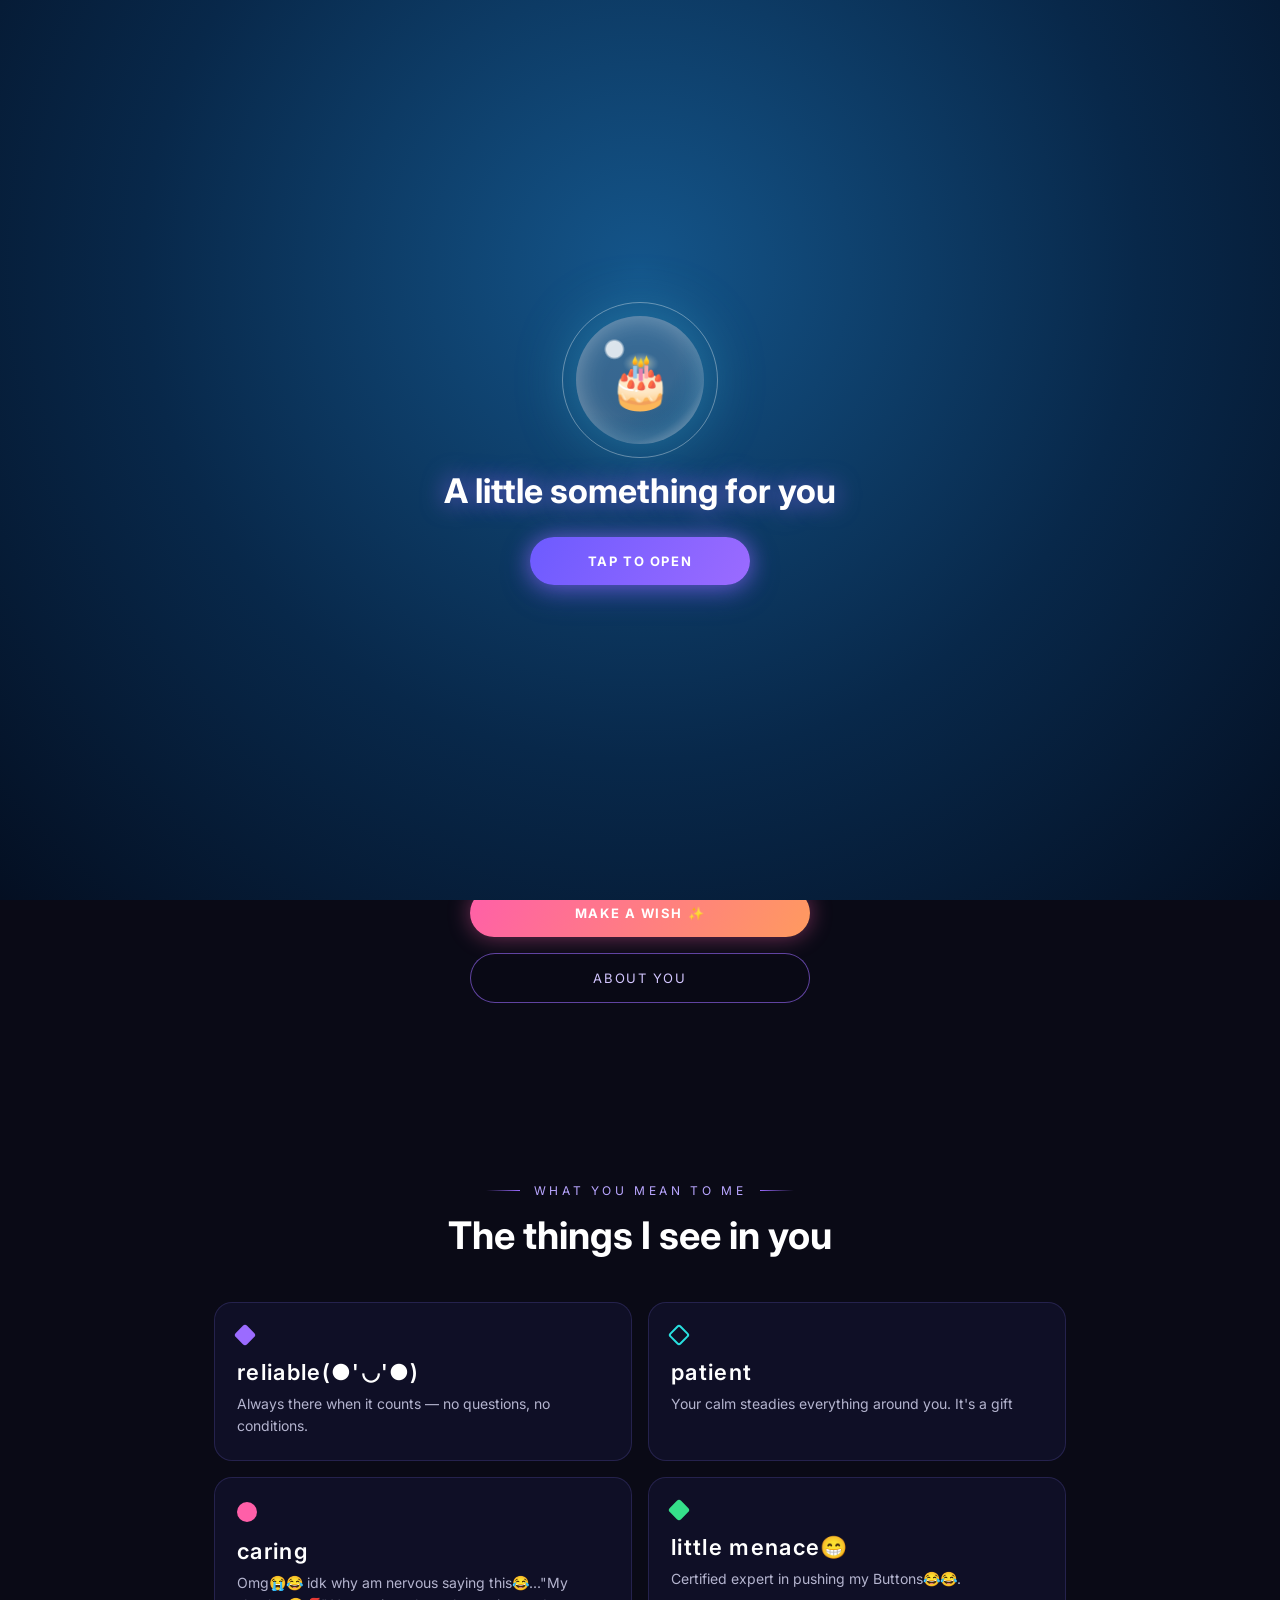
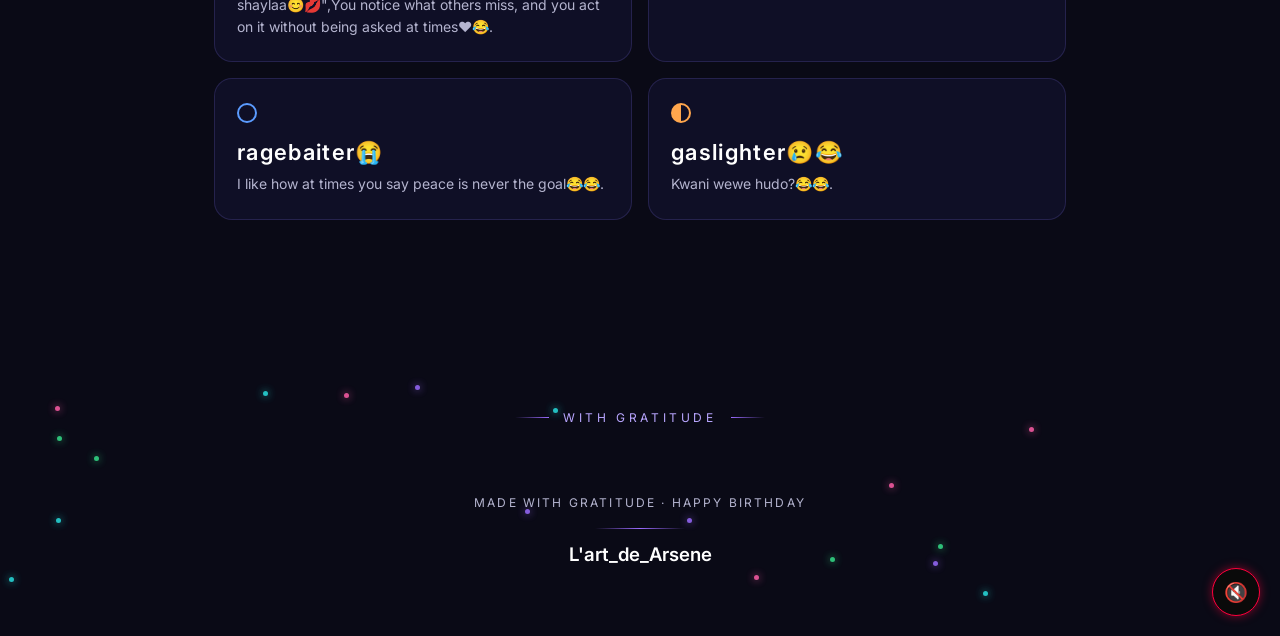
==== commit 559098b3: "Update index.html" ====
--- a/index.html
+++ b/index.html
@@ -6,7 +6,7 @@
 <title>A Day For You</title>
 <script defer src="/_vercel/insights/script.js"></script>
 <link rel="preconnect" href="https://fonts.googleapis.com">
-<link href="https://fonts.googleapis.com/css2?family=Baloo+2:wght@500;600;700;800&family=Inter:wght@400;500;600&family=Space+Mono:wght@400;700&display=swap" rel="stylesheet">
+<link href="https://fonts.googleapis.com/css2?family=Inter:wght@400;500;600;700;800&display=swap" rel="stylesheet">
 <link rel="stylesheet" href="birthday.css">
 </head>
 <body>
--- a/birthday.css
+++ b/birthday.css
@@ -1,3 +1,10 @@
+
+:root{
+  --font-display:'Inter',sans-serif;
+  --font-mono:'Inter',sans-serif;
+  --font-body:'Inter',sans-serif;
+}
+
 #page-home,#page-message{display:none}
 #page-home.active,#page-message.active{display:block;animation:pagein .6s ease both}
 @keyframes pagein{from{opacity:0;transform:translateY(14px)}}
@@ -9,10 +16,11 @@
 }
 *{box-sizing:border-box;margin:0;padding:0}
 html{scroll-behavior:smooth}
-body{background:var(--bg);color:var(--text);font-family:'Inter',sans-serif;overflow-x:hidden;min-height:100dvh}
+/* >>> FONT: BODY font (text) -> uses --font-display / --font-mono / --font-body from the FONT SETTINGS block at the top */
+body{background:var(--bg);color:var(--text);font-family:var(--font-body);overflow-x:hidden;min-height:100dvh}
 /* your background image, fixed so it stays put while content moves over it */
 body::before{content:"";position:fixed;inset:0;z-index:-2;
-  background:linear-gradient(180deg,rgba(6,20,40,.15),rgba(6,12,30,.72)),url("spongebob 5k.(2).webp") center/cover no-repeat}
+  background:linear-gradient(180deg,rgba(6,20,40,.15),rgba(6,12,30,.72)),url("spongebob%205k.%20(2).webp") center/cover no-repeat}
 .torch{position:fixed;inset:0;z-index:-1;pointer-events:none;
   background:radial-gradient(340px circle at var(--mx,50%) var(--my,25%),rgba(255,255,255,.14),transparent 70%)}
 #bubbles{position:fixed;inset:0;z-index:2;pointer-events:none;overflow:hidden}
@@ -24,13 +32,15 @@
 
 section{position:relative;max-width:900px;margin:0 auto;padding:90px 24px}
 .content-layer{position:relative;z-index:1}
-.eyebrow{display:flex;align-items:center;justify-content:center;gap:14px;margin-bottom:14px;font-family:'Space Mono',monospace;font-size:12px;letter-spacing:.3em;text-transform:uppercase;color:#b9a6ff}
+/* >>> FONT: MONO font (labels, buttons) -> uses --font-display / --font-mono / --font-body from the FONT SETTINGS block at the top */
+.eyebrow{display:flex;align-items:center;justify-content:center;gap:14px;margin-bottom:14px;font-family:var(--font-mono);font-size:12px;letter-spacing:.3em;text-transform:uppercase;color:#b9a6ff}
 .eyebrow::before,.eyebrow::after{content:'';width:34px;height:1px;background:linear-gradient(90deg,transparent,var(--violet))}
 .eyebrow::after{background:linear-gradient(90deg,var(--violet),transparent)}
 .eyebrow.no-margin{margin-bottom:0}
 
 #hero{text-align:center;padding-top:70px}
-.hero-title{font-family:'Baloo 2',sans-serif;font-weight:800;font-size:clamp(52px,13vw,96px);line-height:1.02;color:#fff;
+/* >>> FONT: DISPLAY font (headings) -> uses --font-display / --font-mono / --font-body from the FONT SETTINGS block at the top */
+.hero-title{font-family:var(--font-display);font-weight:800;font-size:clamp(52px,13vw,96px);line-height:1.02;color:#fff;
   text-shadow:0 0 12px rgba(155,107,255,.9),0 0 40px rgba(155,107,255,.55),0 0 90px rgba(109,91,255,.35)}
 .hero-title .ln{display:block}
 .hero-title .l{display:inline-block;animation:wave 1.3s cubic-bezier(.2,.9,.3,1.3) both;animation-delay:calc(var(--i)*55ms);transition:color .2s}
@@ -47,7 +57,8 @@
 .mock-corner.tr{top:0;right:0;border-top:2px solid var(--cyan);border-right:2px solid var(--cyan);border-radius:0 6px 0 0}
 .mock-card{background:#f3efe6;border-radius:14px;padding:26px 22px;text-align:left;box-shadow:0 20px 60px rgba(0,0,0,.55)}
 .mock-eyebrow{margin-bottom:10px;font-size:10px;letter-spacing:.15em;text-transform:uppercase;color:#b9739a}
-.mock-name{font-family:'Baloo 2',sans-serif;font-weight:700;font-size:21px;line-height:1.2;color:#1c1830}
+/* >>> FONT: DISPLAY font (headings) -> uses --font-display / --font-mono / --font-body from the FONT SETTINGS block at the top */
+.mock-name{font-family:var(--font-display);font-weight:700;font-size:21px;line-height:1.2;color:#1c1830}
 .mock-tag{margin-top:6px;font-size:12px;font-style:italic;color:#7a7690}
 .mock-heart{margin:14px 0;font-size:18px;color:var(--pink);display:inline-block;animation:beat 1.4s infinite}
 @keyframes beat{15%{transform:scale(1.35)}30%{transform:scale(1)}}
@@ -55,7 +66,8 @@
 
 #cta{padding-top:0;text-align:center}
 .btn-stack{display:flex;flex-direction:column;align-items:center;gap:16px;max-width:340px;margin:0 auto}
-.btn{display:block;width:100%;padding:16px 20px;border-radius:999px;font-family:'Space Mono',monospace;font-size:13px;letter-spacing:.12em;text-align:center;text-transform:uppercase;text-decoration:none;cursor:pointer;transition:transform .2s,filter .2s,background .2s}
+/* >>> FONT: MONO font (labels, buttons) -> uses --font-display / --font-mono / --font-body from the FONT SETTINGS block at the top */
+.btn{display:block;width:100%;padding:16px 20px;border-radius:999px;font-family:var(--font-mono);font-size:13px;letter-spacing:.12em;text-align:center;text-transform:uppercase;text-decoration:none;cursor:pointer;transition:transform .2s,filter .2s,background .2s}
 .btn:hover{transform:translateY(-3px)}
 .btn:focus-visible,.chip:focus-visible,.wish-x:focus-visible,.btn-link:focus-visible{outline:2px solid var(--cyan);outline-offset:3px}
 .btn-primary{border:none;background:linear-gradient(120deg,var(--violet-2),var(--violet));color:#fff;font-weight:700;box-shadow:0 0 22px rgba(155,107,255,.55),0 8px 30px rgba(109,91,255,.35)}
@@ -76,24 +88,28 @@
 #wish-list li{padding:8px 14px;border-radius:999px;font-size:13px;background:rgba(255,255,255,.1);border:1px solid rgba(255,255,255,.28);backdrop-filter:blur(6px);animation:pagein .5s both}
 .log-actions{display:flex;gap:16px;justify-content:center;align-items:center;margin-top:16px}
 .log-actions .btn{width:auto}
-.btn-link{background:none;border:0;color:var(--text-dim);font:500 13px Inter,sans-serif;text-decoration:underline;cursor:pointer}
+/* >>> FONT: BODY font (text) -> uses --font-display / --font-mono / --font-body from the FONT SETTINGS block at the top */
+.btn-link{background:none;border:0;color:var(--text-dim);font:500 13px var(--font-body);text-decoration:underline;cursor:pointer}
 
 #page-message section{padding-top:70px;text-align:center}
 .msg-card{position:relative;padding:40px 32px;border-radius:var(--radius);background:rgba(18,18,42,.72);backdrop-filter:blur(8px);text-align:left;cursor:pointer}
 .msg-card::before{content:'';position:absolute;inset:0;padding:1px;border-radius:var(--radius);background:linear-gradient(160deg,var(--pink),var(--violet) 40%,var(--cyan));-webkit-mask:linear-gradient(#000 0 0) content-box,linear-gradient(#000 0 0);-webkit-mask-composite:xor;mask-composite:exclude;opacity:.8;pointer-events:none}
 .msg-card p{margin-bottom:18px;font-size:16px;line-height:1.75;color:#e4e4fa;min-height:1.75em}
-.msg-close{margin-top:26px;font-family:'Baloo 2',sans-serif;font-weight:700;font-size:24px;color:#fff;text-shadow:0 0 20px rgba(155,107,255,.7)}
+/* >>> FONT: DISPLAY font (headings) -> uses --font-display / --font-mono / --font-body from the FONT SETTINGS block at the top */
+.msg-close{margin-top:26px;font-family:var(--font-display);font-weight:700;font-size:24px;color:#fff;text-shadow:0 0 20px rgba(155,107,255,.7)}
 .typing-cursor{display:inline-block;width:2px;height:1em;margin-left:2px;background:currentColor;vertical-align:text-bottom;animation:cb .8s steps(1) infinite}
 @keyframes cb{50%{opacity:0}}
 
 #traits{text-align:center}
-.traits-title{margin-top:4px;font-family:'Baloo 2',sans-serif;font-weight:700;font-size:clamp(28px,5vw,38px);color:#fff}
+/* >>> FONT: DISPLAY font (headings) -> uses --font-display / --font-mono / --font-body from the FONT SETTINGS block at the top */
+.traits-title{margin-top:4px;font-family:var(--font-display);font-weight:700;font-size:clamp(28px,5vw,38px);color:#fff}
 .traits-list{display:flex;flex-direction:column;gap:16px;margin-top:44px;text-align:left}
 @media(min-width:720px){.traits-list{display:grid;grid-template-columns:repeat(2,1fr)}}
 .trait-card{padding:24px 22px;border:1px solid var(--card-line);border-radius:var(--radius);background:rgba(18,18,42,.82);backdrop-filter:blur(6px);opacity:0;transform:translateY(36px);transition:opacity .7s,transform .7s cubic-bezier(.2,.9,.3,1.2),border-color .3s,box-shadow .3s;transition-delay:var(--d,0s)}
 .trait-card.in{opacity:1;transform:none}
 .trait-card.in:hover{transform:translateY(-6px) rotate(-.6deg);border-color:rgba(155,107,255,.6);box-shadow:0 14px 40px rgba(109,91,255,.3);transition-delay:0s}
-.trait-title{margin-bottom:8px;font-family:'Baloo 2',sans-serif;font-weight:600;font-size:22px;letter-spacing:.06em;text-transform:lowercase;color:#fff}
+/* >>> FONT: DISPLAY font (headings) -> uses --font-display / --font-mono / --font-body from the FONT SETTINGS block at the top */
+.trait-title{margin-bottom:8px;font-family:var(--font-display);font-weight:600;font-size:22px;letter-spacing:.06em;text-transform:lowercase;color:#fff}
 .trait-desc{font-size:14px;line-height:1.55;color:#b4b4cf}
 .trait-icon{display:block;width:20px;height:20px;margin-bottom:16px;transition:transform .5s}
 .trait-icon.small{width:16px;height:16px}
@@ -108,34 +124,42 @@
 footer{position:relative;overflow:hidden;padding:100px 24px 70px;text-align:center}
 .spark{position:absolute;width:5px;height:5px;border-radius:50%;opacity:.85;animation:tw 3s ease-in-out infinite alternate}
 @keyframes tw{to{opacity:.15;transform:translateY(-14px)}}
-.foot-line{position:relative;z-index:1;font-family:'Space Mono',monospace;font-size:12px;letter-spacing:.18em;text-transform:uppercase;color:#b4b4cf}
+/* >>> FONT: MONO font (labels, buttons) -> uses --font-display / --font-mono / --font-body from the FONT SETTINGS block at the top */
+.foot-line{position:relative;z-index:1;font-family:var(--font-mono);font-size:12px;letter-spacing:.18em;text-transform:uppercase;color:#b4b4cf}
 .foot-line.spaced{margin-top:70px}
 .foot-rule{width:90px;height:1px;margin:18px auto 0;background:linear-gradient(90deg,transparent,var(--violet),transparent)}
-footer h3{position:relative;z-index:1;margin-top:14px;font-family:'Baloo 2',sans-serif;font-weight:600;color:#fff}
+/* >>> FONT: DISPLAY font (headings) -> uses --font-display / --font-mono / --font-body from the FONT SETTINGS block at the top */
+footer h3{position:relative;z-index:1;margin-top:14px;font-family:var(--font-display);font-weight:600;color:#fff}
 
 /* wish dialog */
 dialog{border:0;padding:0;background:transparent;width:min(440px,92vw);color:var(--text);margin:auto}
 dialog::backdrop{background:rgba(3,10,26,.72);backdrop-filter:blur(6px)}
 .wish-card{position:relative;padding:32px 26px 26px;border-radius:22px;background:#12122a;border:1px solid var(--card-line);box-shadow:0 30px 80px rgba(0,0,0,.6);animation:pagein .4s both}
-.wish-card h3{font-family:'Baloo 2',sans-serif;font-weight:700;font-size:28px}
+/* >>> FONT: DISPLAY font (headings) -> uses --font-display / --font-mono / --font-body from the FONT SETTINGS block at the top */
+.wish-card h3{font-family:var(--font-display);font-weight:700;font-size:28px}
 .wish-help{color:var(--text-dim);font-size:14px;margin:4px 0 16px}
 .wish-x{position:absolute;top:12px;right:14px;width:34px;height:34px;border-radius:50%;border:0;background:rgba(255,255,255,.08);color:#fff;cursor:pointer}
-textarea{width:100%;resize:none;padding:14px;border-radius:14px;border:1px solid rgba(155,107,255,.4);background:rgba(255,255,255,.05);color:#fff;font:16px/1.5 Inter,sans-serif}
+/* >>> FONT: BODY font (text) -> uses --font-display / --font-mono / --font-body from the FONT SETTINGS block at the top */
+textarea{width:100%;resize:none;padding:14px;border-radius:14px;border:1px solid rgba(155,107,255,.4);background:rgba(255,255,255,.05);color:#fff;font:16px/1.5 var(--font-body)}
 textarea:focus{outline:2px solid var(--violet);outline-offset:1px}
 .wish-meta{display:flex;justify-content:space-between;align-items:flex-start;gap:10px;margin:12px 0 18px}
 .chips{display:flex;flex-wrap:wrap;gap:8px}
-.chip{border:1px solid rgba(255,255,255,.25);background:rgba(255,255,255,.07);color:#e9e9ff;border-radius:999px;padding:6px 12px;font:12px Inter,sans-serif;cursor:pointer;transition:background .2s}
+/* >>> FONT: BODY font (text) -> uses --font-display / --font-mono / --font-body from the FONT SETTINGS block at the top */
+.chip{border:1px solid rgba(255,255,255,.25);background:rgba(255,255,255,.07);color:#e9e9ff;border-radius:999px;padding:6px 12px;font:12px var(--font-body);cursor:pointer;transition:background .2s}
 .chip:hover{background:rgba(155,107,255,.3)}
-#wish-count{font:11px 'Space Mono',monospace;color:var(--text-dim);white-space:nowrap}
+/* >>> FONT: MONO font (labels, buttons) -> uses --font-display / --font-mono / --font-body from the FONT SETTINGS block at the top */
+#wish-count{font:11px var(--font-mono);color:var(--text-dim);white-space:nowrap}
 
 /* wish bubble that floats away */
-.wish-bubble{position:fixed;left:50%;bottom:-200px;z-index:60;width:180px;height:180px;margin-left:-90px;border-radius:50%;display:grid;place-items:center;padding:26px;text-align:center;font:600 14px/1.3 'Baloo 2',sans-serif;color:#fff;
+/* >>> FONT: DISPLAY font (headings) -> uses --font-display / --font-mono / --font-body from the FONT SETTINGS block at the top */
+.wish-bubble{position:fixed;left:50%;bottom:-200px;z-index:60;width:180px;height:180px;margin-left:-90px;border-radius:50%;display:grid;place-items:center;padding:26px;text-align:center;font:600 14px/1.3 var(--font-display);color:#fff;
   background:radial-gradient(circle at 30% 26%,rgba(255,255,255,.7) 0 6%,rgba(255,255,255,.14) 8% 50%,rgba(255,122,184,.2) 100%);border:1.5px solid rgba(255,255,255,.55);box-shadow:inset 0 0 30px rgba(255,255,255,.3),0 0 40px rgba(255,122,184,.45);
   animation:wishup 4.2s cubic-bezier(.3,.6,.4,1) forwards}
 @keyframes wishup{0%{transform:translate(0,0) scale(.6)}60%{transform:translate(30px,-60vh) scale(1)}100%{transform:translate(-20px,-110vh) scale(1.1)}}
 .sparkle{position:fixed;pointer-events:none;z-index:70;border-radius:50%;animation:burst 1.2s ease-out forwards}
 @keyframes burst{to{transform:translate(var(--bx),var(--by)) scale(.2);opacity:0}}
-#toast{position:fixed;left:50%;bottom:28px;translate:-50% 20px;z-index:100;padding:12px 20px;border-radius:999px;background:#fff;color:#1c1830;font:600 14px Inter,sans-serif;opacity:0;pointer-events:none;transition:.4s}
+/* >>> FONT: BODY font (text) -> uses --font-display / --font-mono / --font-body from the FONT SETTINGS block at the top */
+#toast{position:fixed;left:50%;bottom:28px;translate:-50% 20px;z-index:100;padding:12px 20px;border-radius:999px;background:#fff;color:#1c1830;font:600 14px var(--font-body);opacity:0;pointer-events:none;transition:.4s}
 #toast.show{opacity:1;translate:-50% 0}
 @media(prefers-reduced-motion:reduce){*,*::before,*::after{animation-duration:.01ms!important;animation-iteration-count:1!important;transition-duration:.01ms!important}html{scroll-behavior:auto}}
 
@@ -156,7 +180,8 @@
 @keyframes orbin{from{transform:scale(0) rotate(-40deg);opacity:0}}
 @keyframes orbfloat{50%{transform:translateY(-12px) scale(1.04)}}
 @keyframes ring{from{transform:scale(.8);opacity:.8}to{transform:scale(1.5);opacity:0}}
-.splash-line{font-family:'Baloo 2',sans-serif;font-weight:700;font-size:clamp(24px,6vw,34px);color:#fff;text-shadow:0 0 24px rgba(155,107,255,.8);animation:enter .9s .5s both}
+/* >>> FONT: DISPLAY font (headings) -> uses --font-display / --font-mono / --font-body from the FONT SETTINGS block at the top */
+.splash-line{font-family:var(--font-display);font-weight:700;font-size:clamp(24px,6vw,34px);color:#fff;text-shadow:0 0 24px rgba(155,107,255,.8);animation:enter .9s .5s both}
 
 /* page content waits behind the splash, then plays as one sequence */
 @keyframes enter{from{opacity:0;transform:translateY(26px) scale(.96)}}
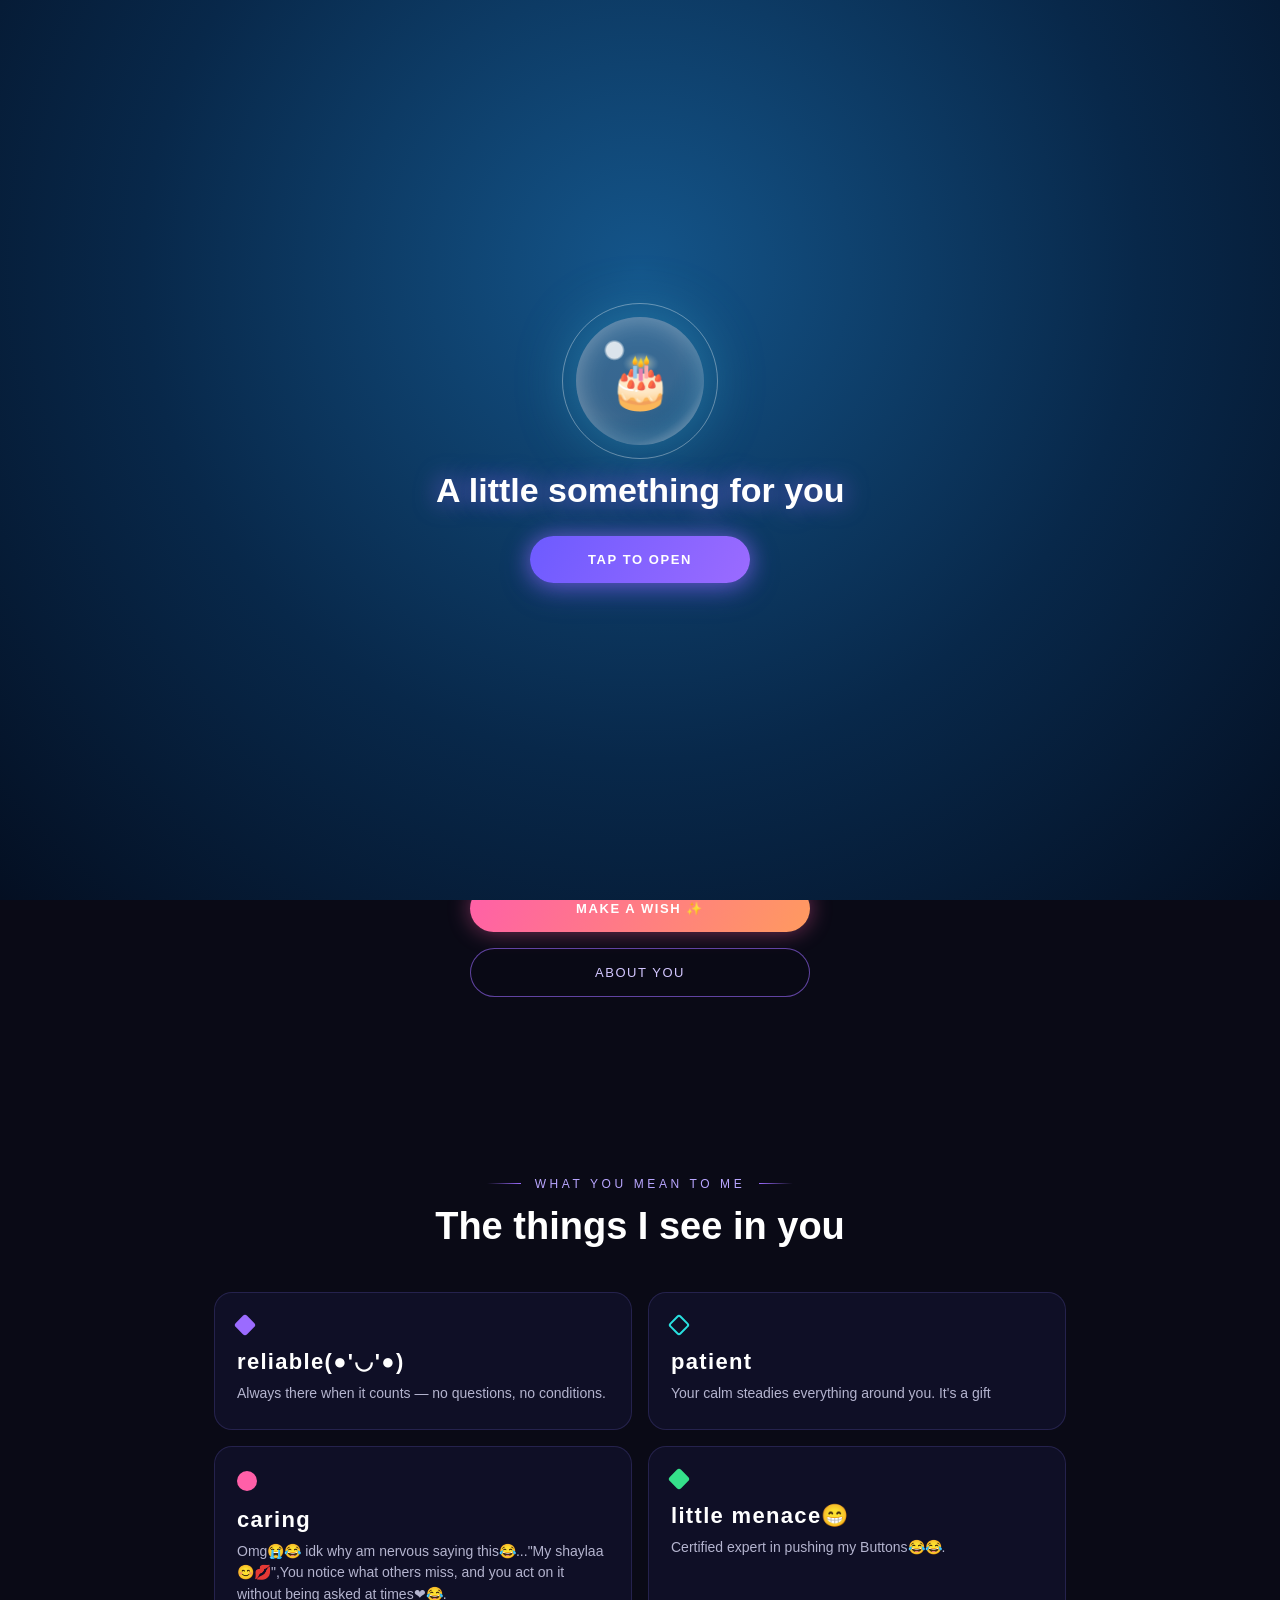
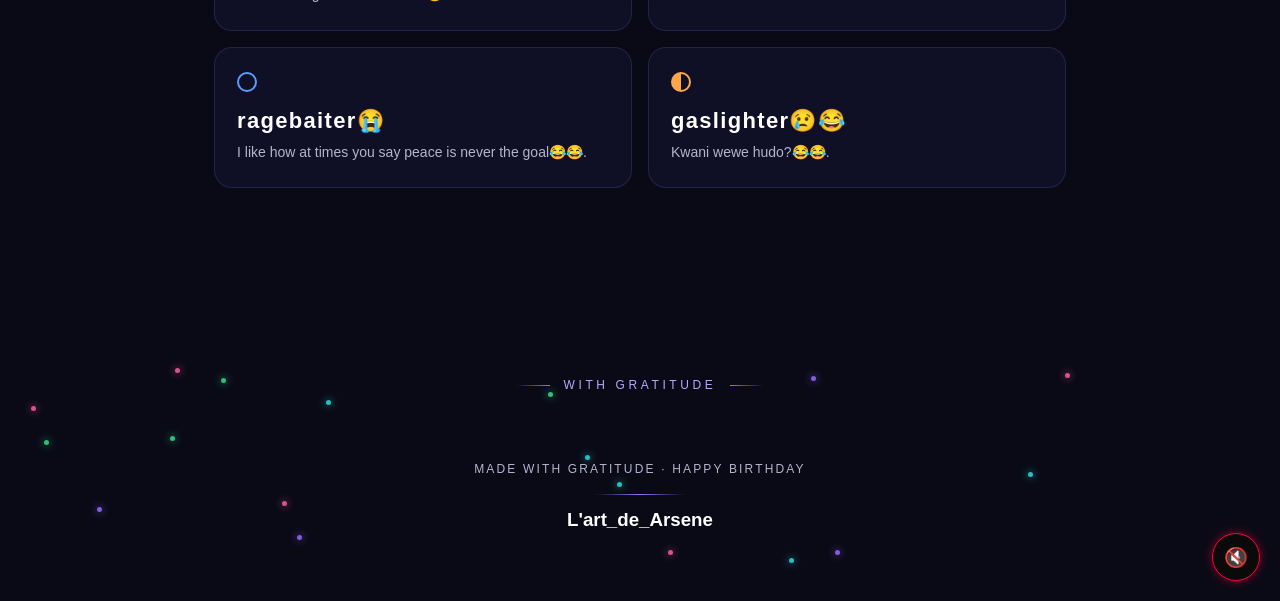
==== commit 8d5c99a2: "Refactor index.html to simplify structure Removed unnecessary elements and cleaned up the HTML struc" ====
--- a/index.html
+++ b/index.html
@@ -5,8 +5,6 @@
 <meta name="viewport" content="width=device-width, initial-scale=1.0">
 <title>A Day For You</title>
 <script defer src="/_vercel/insights/script.js"></script>
-<link rel="preconnect" href="https://fonts.googleapis.com">
-<link href="https://fonts.googleapis.com/css2?family=Inter:wght@400;500;600;700;800&display=swap" rel="stylesheet">
 <link rel="stylesheet" href="birthday.css">
 </head>
 <body>
--- a/birthday.css
+++ b/birthday.css
@@ -1,8 +1,14 @@
+
+@import url("https://api.fontshare.com/v2/css?f[]=satoshi@300,400,500,700,900&display=swap");
+@import url("https://fonts.googleapis.com/css2?family=Fraunces:ital,opsz,wght@1,9..144,400;1,9..144,600&family=Caveat:wght@600;700&display=swap"); /* Fraunces + Caveat: Read my message page */
+
 
 :root{
-  --font-display:'Inter',sans-serif;
-  --font-mono:'Inter',sans-serif;
-  --font-body:'Inter',sans-serif;
+  --font-display:'Satoshi',sans-serif;
+  --font-mono:'Satoshi',sans-serif;
+  --font-body:'Satoshi',sans-serif;
+  --font-letter:'Fraunces',Georgia,serif;
+  --font-script:'Caveat','Segoe Script',cursive;
 }
 
 #page-home,#page-message{display:none}
@@ -94,9 +100,10 @@
 #page-message section{padding-top:70px;text-align:center}
 .msg-card{position:relative;padding:40px 32px;border-radius:var(--radius);background:rgba(18,18,42,.72);backdrop-filter:blur(8px);text-align:left;cursor:pointer}
 .msg-card::before{content:'';position:absolute;inset:0;padding:1px;border-radius:var(--radius);background:linear-gradient(160deg,var(--pink),var(--violet) 40%,var(--cyan));-webkit-mask:linear-gradient(#000 0 0) content-box,linear-gradient(#000 0 0);-webkit-mask-composite:xor;mask-composite:exclude;opacity:.8;pointer-events:none}
-.msg-card p{margin-bottom:18px;font-size:16px;line-height:1.75;color:#e4e4fa;min-height:1.75em}
-/* >>> FONT: DISPLAY font (headings) -> uses --font-display / --font-mono / --font-body from the FONT SETTINGS block at the top */
-.msg-close{margin-top:26px;font-family:var(--font-display);font-weight:700;font-size:24px;color:#fff;text-shadow:0 0 20px rgba(155,107,255,.7)}
+/* >>> FONT: LETTER font (message lines) -> --font-letter (Fraunces italic) */
+.msg-card p{margin-bottom:22px;font-family:var(--font-letter);font-style:italic;font-weight:400;font-size:clamp(19px,3.4vw,24px);line-height:1.65;letter-spacing:.005em;color:#f1eeff;min-height:1.65em}
+/* >>> FONT: SCRIPT font (sign-off) -> --font-script (Caveat) */
+.msg-close{margin-top:30px;font-family:var(--font-script);font-weight:700;font-size:clamp(40px,9vw,56px);line-height:1;color:#fff;text-shadow:0 0 24px rgba(155,107,255,.8),0 0 50px rgba(255,95,168,.35)}
 .typing-cursor{display:inline-block;width:2px;height:1em;margin-left:2px;background:currentColor;vertical-align:text-bottom;animation:cb .8s steps(1) infinite}
 @keyframes cb{50%{opacity:0}}
 
